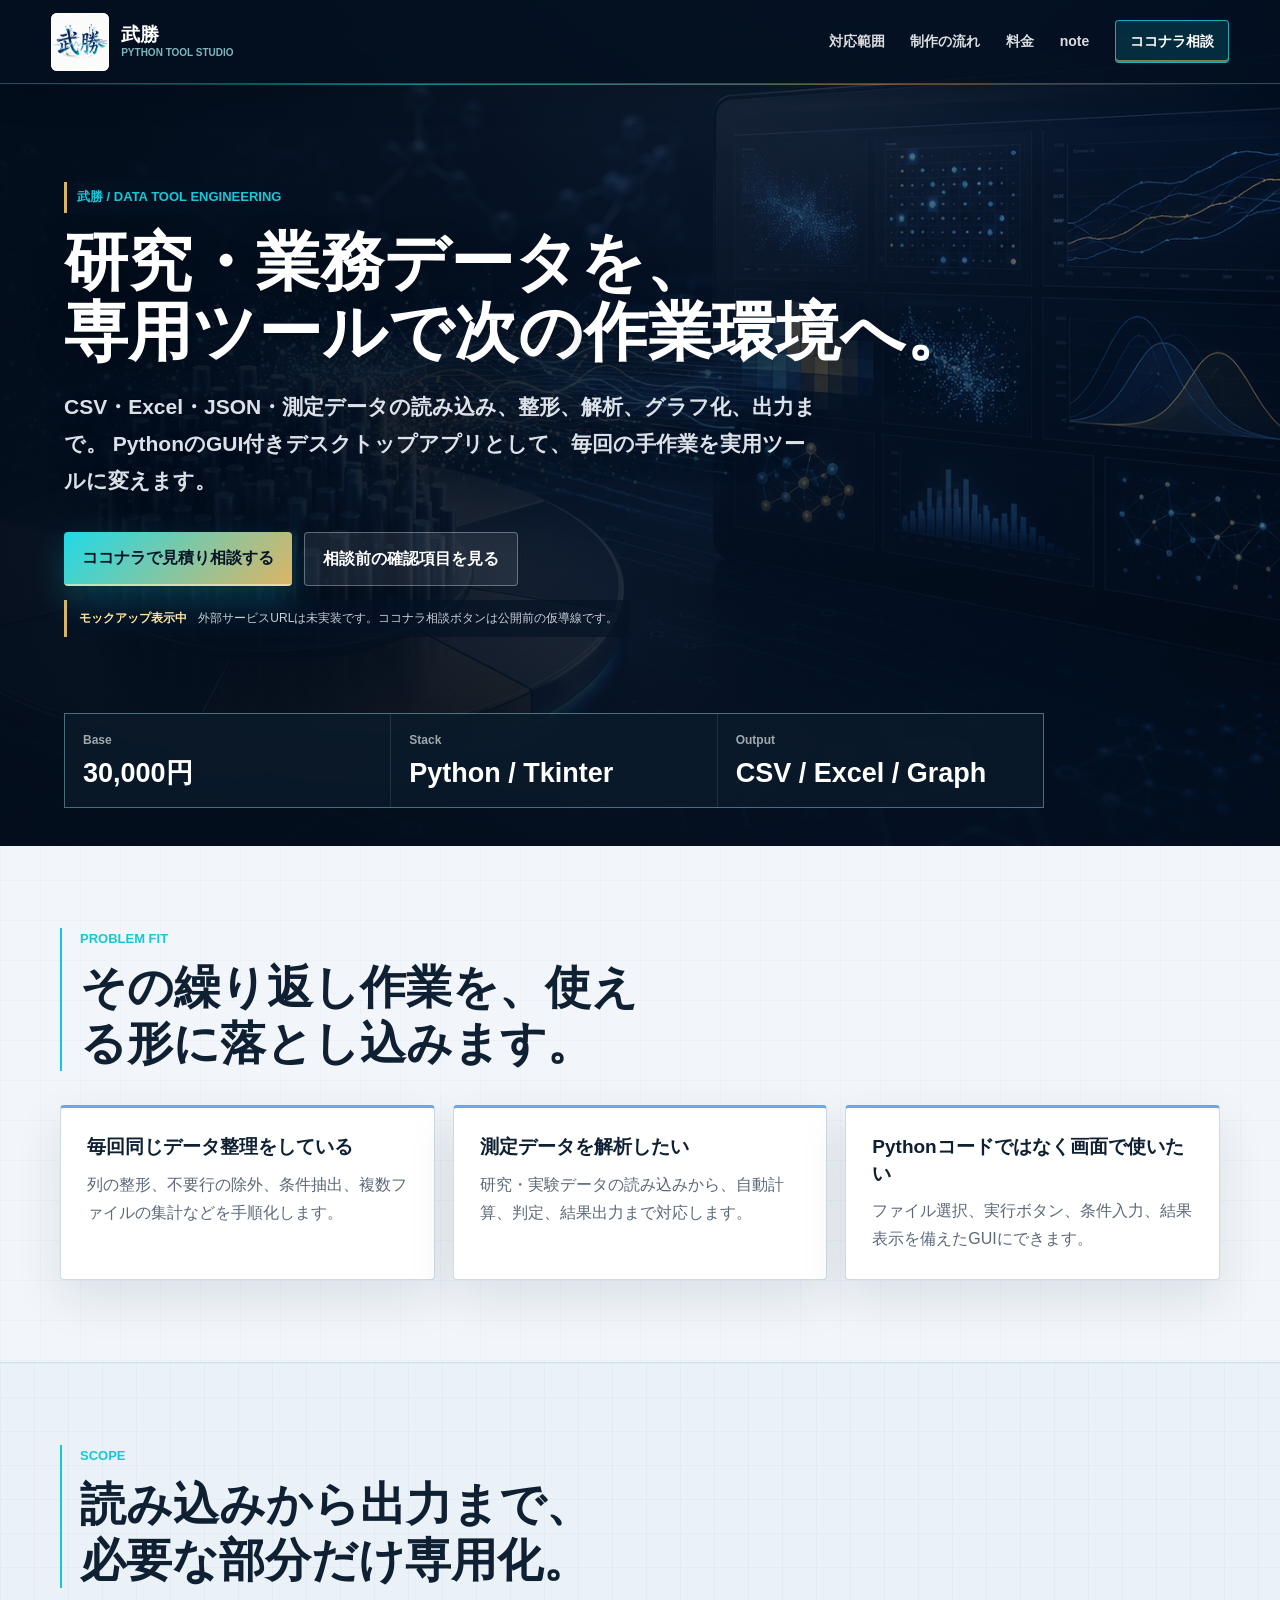
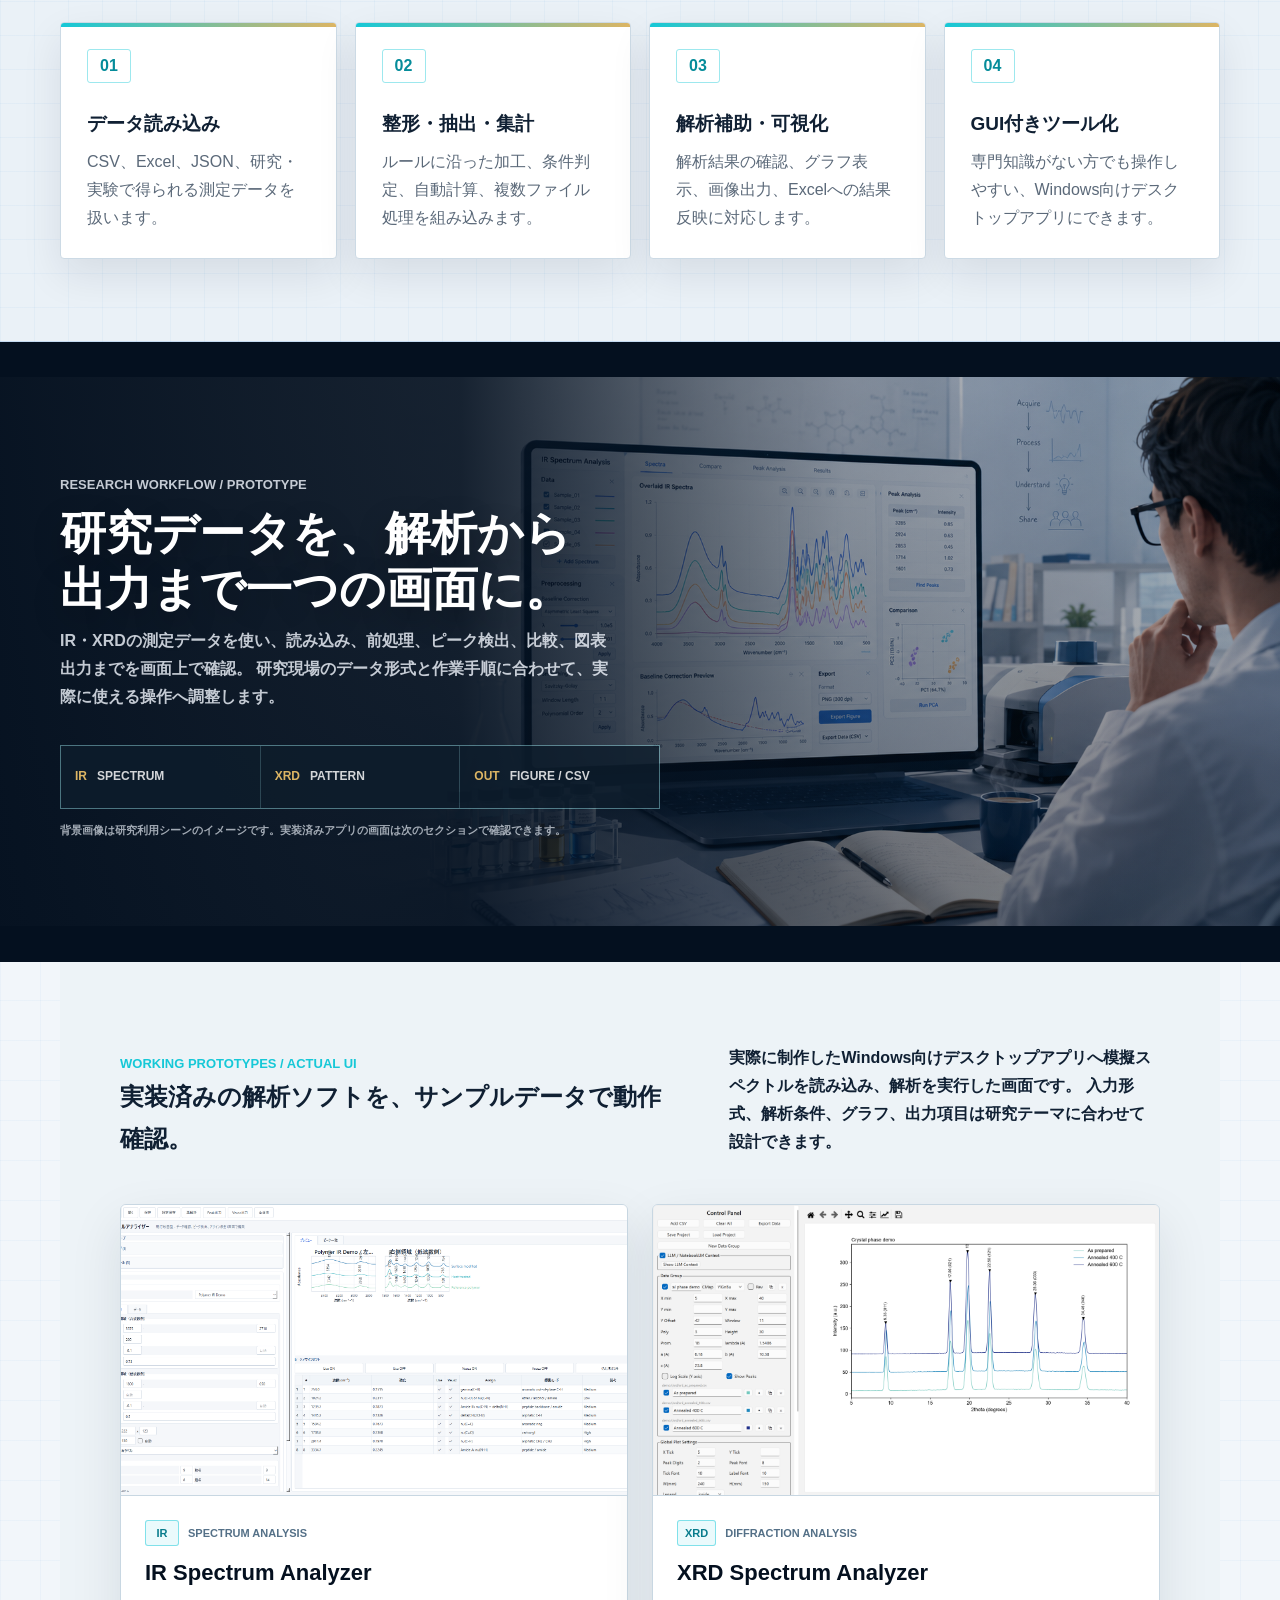
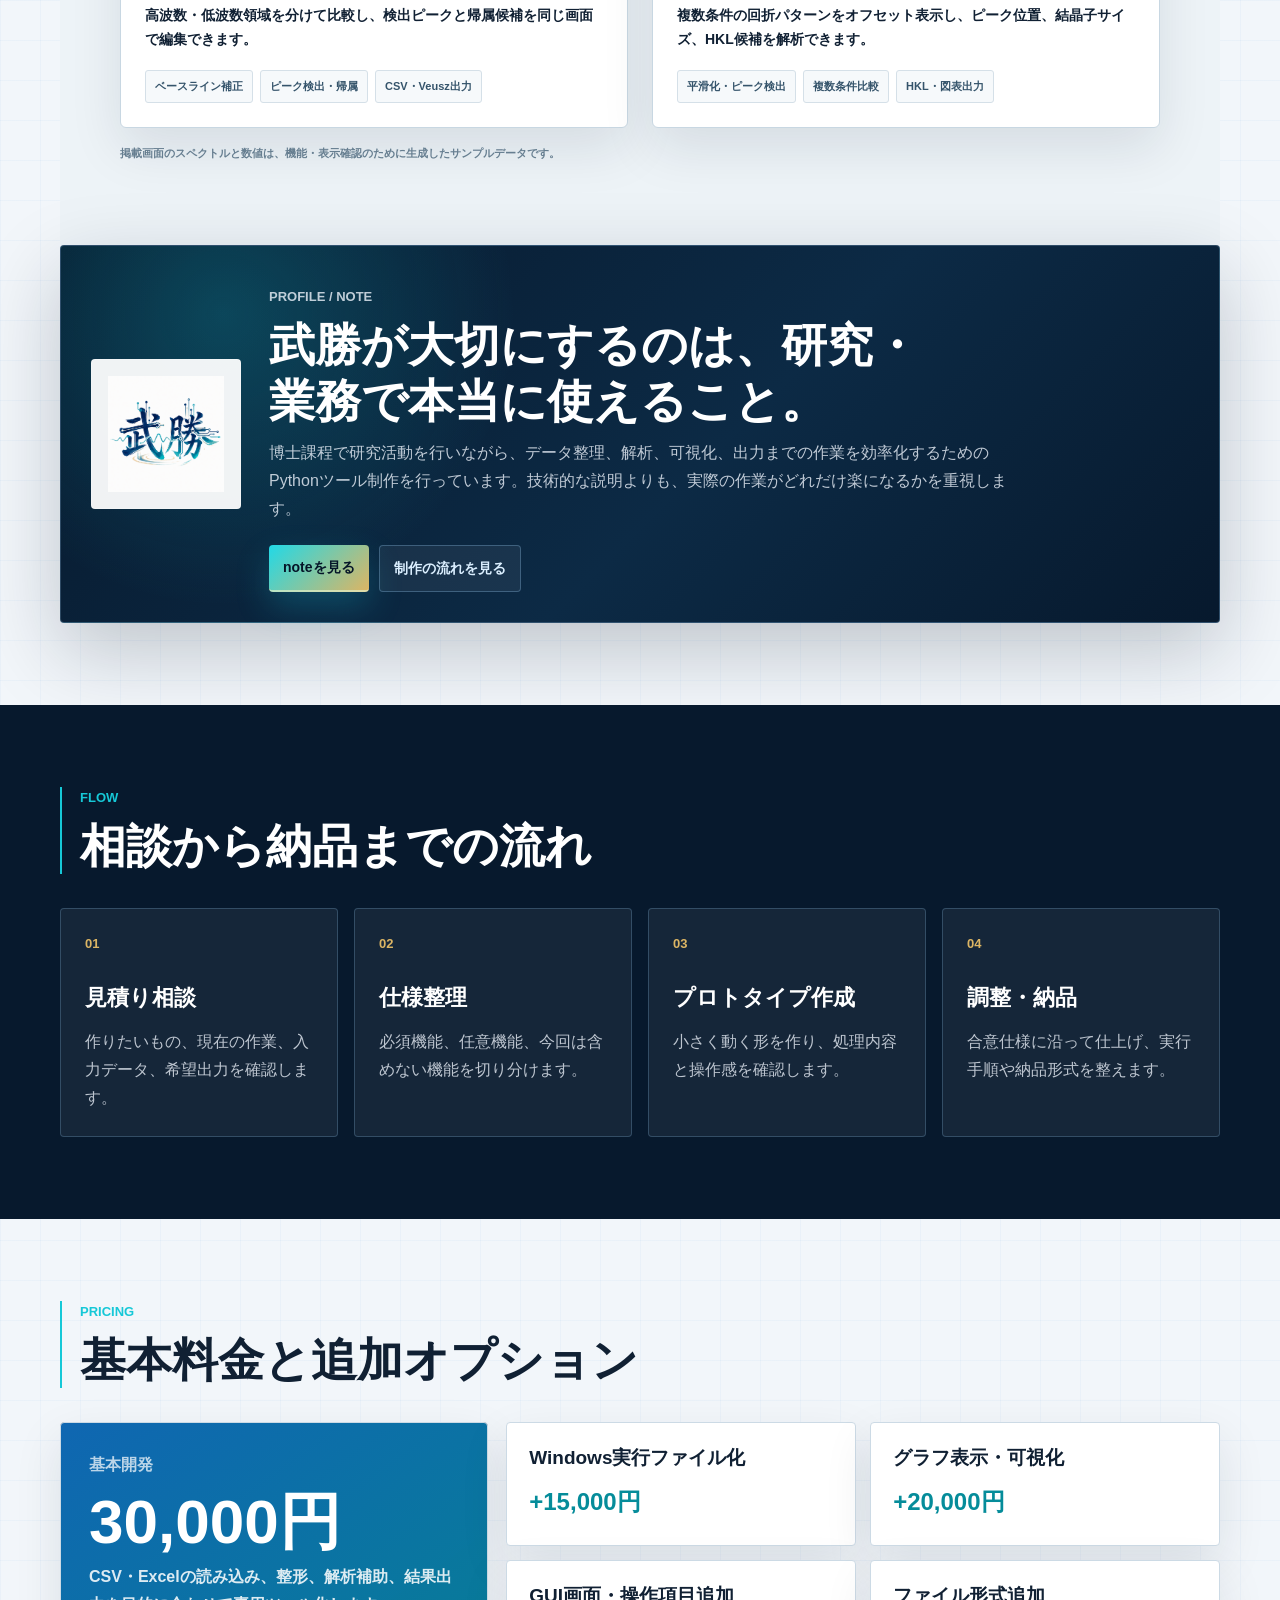
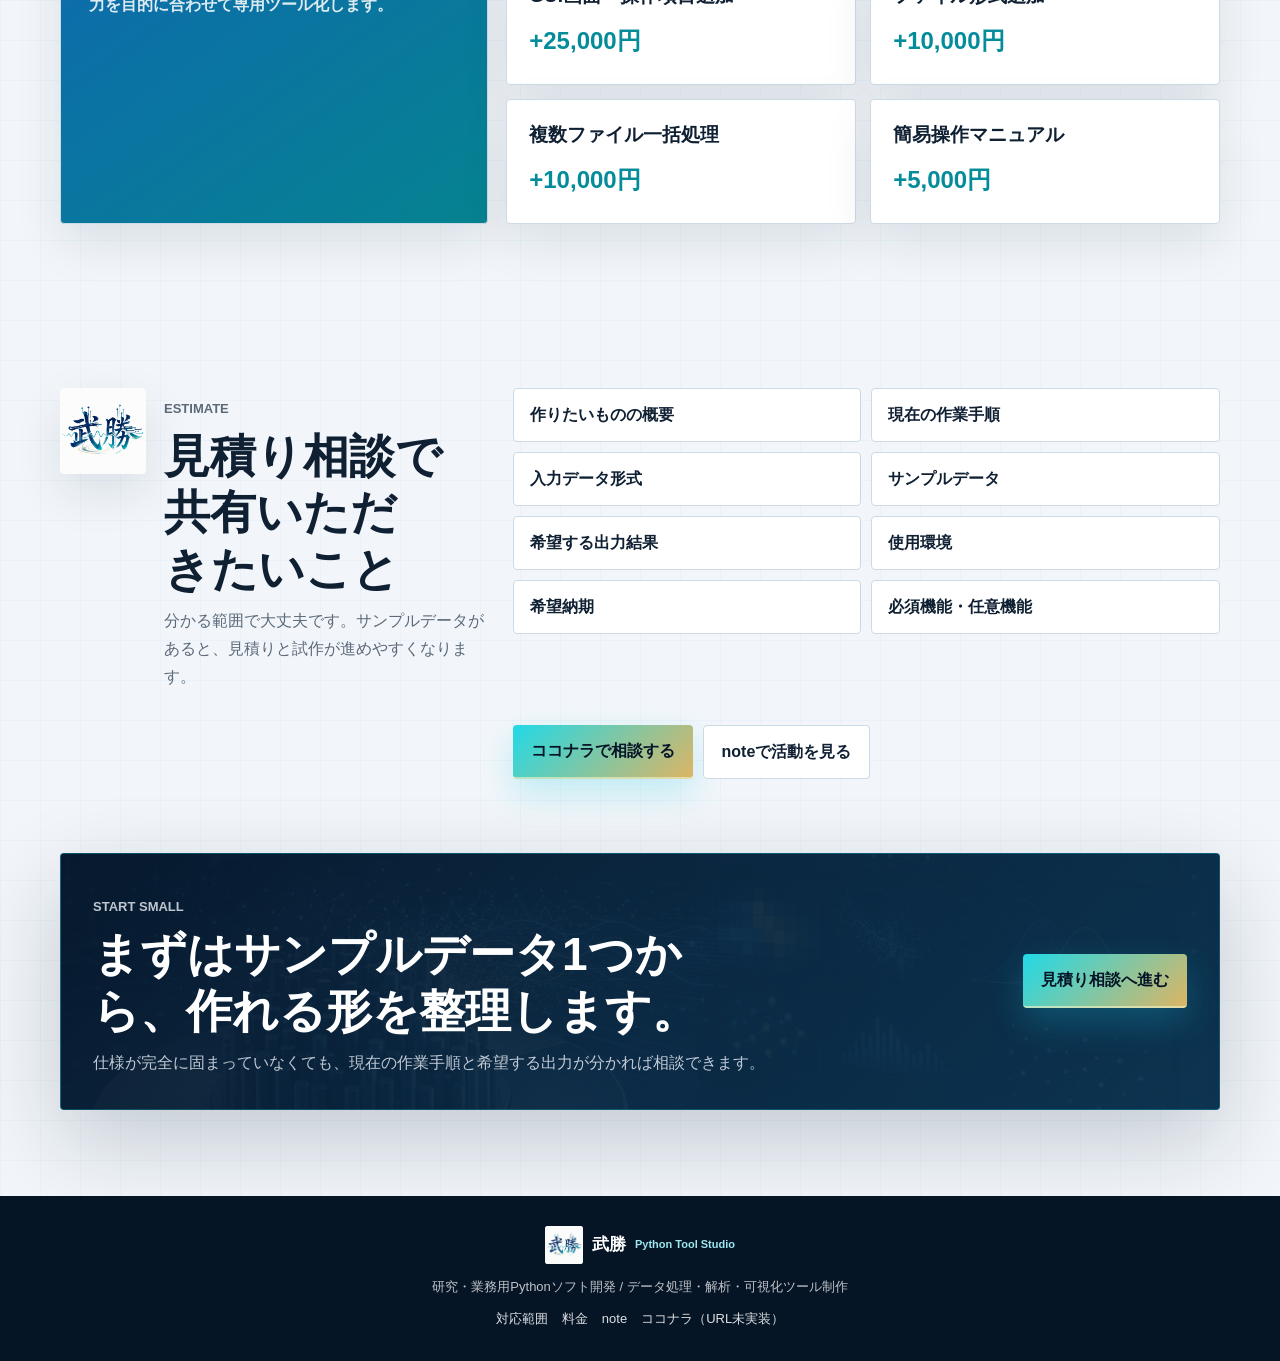
==== index.html @ 2ffde164 "Initial Cloudflare Pages site" ====
<!doctype html>
<html lang="ja">
<head>
  <meta charset="utf-8">
  <meta name="viewport" content="width=device-width, initial-scale=1">
  <title>研究・業務用Pythonソフト開発 | データ処理・解析・可視化を専用ツール化</title>
  <meta name="description" content="CSV、Excel、JSON、研究・実験データの処理、解析、可視化、出力をPythonのGUI付き専用ツールとして開発します。">
  <meta property="og:type" content="website">
  <meta property="og:title" content="研究・業務用Pythonソフト開発">
  <meta property="og:description" content="研究・業務データの処理、解析、可視化をPythonのGUI付き専用ツールにします。">
  <meta property="og:image" content="assets/images/future-theme.png">
  <link rel="icon" href="assets/images/logo-seikou.png">
  <link rel="stylesheet" href="assets/css/styles.css?v=20260713-4">
</head>
<body>
  <header class="site-header" aria-label="サイトヘッダー">
    <a class="brand" href="#top" aria-label="トップへ">
      <img src="assets/images/logo-seikou.png" alt="武勝ロゴ">
      <span class="brand-copy">
        <strong>武勝</strong>
        <small>Python Tool Studio</small>
      </span>
    </a>
    <nav class="nav-links" aria-label="主要ナビゲーション">
      <a href="#service">対応範囲</a>
      <a href="#flow">制作の流れ</a>
      <a href="#pricing">料金</a>
      <a href="https://note.com/okonomitgn_" target="_blank" rel="noopener">note</a>
      <!-- TODO: ココナラ出品URLが決まったら、以下のhrefを公開サービスURLに差し替える。 -->
      <a class="nav-cta" href="#url-notice" aria-describedby="url-notice">ココナラ相談</a>
    </nav>
  </header>

  <main id="top">
    <section class="hero" aria-label="メインビジュアル">
      <div class="hero-overlay"></div>
      <div class="hero-content">
        <p class="eyebrow">武勝 / Data Tool Engineering</p>
        <h1>研究・業務データを、<br>専用ツールで次の<span class="mobile-break"><br></span>作業環境へ。</h1>
        <p class="hero-lead">
          CSV・Excel・JSON・測定データの読み込み、整形、解析、グラフ化、出力まで。
          PythonのGUI付きデスクトップアプリとして、毎回の手作業を実用ツールに変えます。
        </p>
        <div class="hero-actions">
          <a class="button primary" href="#url-notice" aria-describedby="url-notice">ココナラで見積り相談する</a>
          <a class="button secondary" href="#estimate">相談前の確認項目を見る</a>
        </div>
        <p class="mockup-notice" id="url-notice" role="note">
          <strong>モックアップ表示中</strong>
          外部サービスURLは未実装です。ココナラ相談ボタンは公開前の仮導線です。
        </p>
      </div>
      <div class="hero-metrics" aria-label="サービス概要">
        <div>
          <span>Base</span>
          <strong>30,000円</strong>
        </div>
        <div>
          <span>Stack</span>
          <strong>Python / Tkinter</strong>
        </div>
        <div>
          <span>Output</span>
          <strong>CSV / Excel / Graph</strong>
        </div>
      </div>
    </section>

    <section class="section intro-section">
      <div class="section-heading">
        <p class="section-kicker">Problem Fit</p>
        <h2>その繰り返し作業を、使える形に落とし込みます。</h2>
      </div>
      <div class="pain-grid">
        <article class="pain-item">
          <h3>毎回同じデータ整理をしている</h3>
          <p>列の整形、不要行の除外、条件抽出、複数ファイルの集計などを手順化します。</p>
        </article>
        <article class="pain-item">
          <h3>測定データを解析したい</h3>
          <p>研究・実験データの読み込みから、自動計算、判定、結果出力まで対応します。</p>
        </article>
        <article class="pain-item">
          <h3>Pythonコードではなく画面で使いたい</h3>
          <p>ファイル選択、実行ボタン、条件入力、結果表示を備えたGUIにできます。</p>
        </article>
      </div>
    </section>

    <section class="section service-section" id="service">
      <div class="section-heading">
        <p class="section-kicker">Scope</p>
        <h2>読み込みから出力まで、必要な部分だけ専用化。</h2>
      </div>
      <div class="service-grid">
        <article class="service-card">
          <span class="service-number">01</span>
          <h3>データ読み込み</h3>
          <p>CSV、Excel、JSON、研究・実験で得られる測定データを扱います。</p>
        </article>
        <article class="service-card">
          <span class="service-number">02</span>
          <h3>整形・抽出・集計</h3>
          <p>ルールに沿った加工、条件判定、自動計算、複数ファイル処理を組み込みます。</p>
        </article>
        <article class="service-card">
          <span class="service-number">03</span>
          <h3>解析補助・可視化</h3>
          <p>解析結果の確認、グラフ表示、画像出力、Excelへの結果反映に対応します。</p>
        </article>
        <article class="service-card">
          <span class="service-number">04</span>
          <h3>GUI付きツール化</h3>
          <p>専門知識がない方でも操作しやすい、Windows向けデスクトップアプリにできます。</p>
        </article>
      </div>
    </section>

    <section class="visual-section" id="prototype" aria-label="IR・XRD解析ソフトのプロトタイプイメージ">
      <img class="visual-backdrop" src="assets/images/research-ir-prototype.png" alt="IRスペクトル解析ソフトを使用する研究者のプロトタイプイメージ">
      <div class="visual-overlay"></div>
      <div class="visual-inner">
        <div class="visual-copy">
          <p class="section-kicker">Research Workflow / Prototype</p>
          <h2>研究データを、解析から出力まで一つの画面に。</h2>
          <p>
            IR・XRDの測定データを使い、読み込み、前処理、ピーク検出、比較、図表出力までを画面上で確認。
            研究現場のデータ形式と作業手順に合わせて、実際に使える操作へ調整します。
          </p>
        </div>
        <div class="visual-pipeline" aria-label="開発工程の概要">
          <span><strong>IR</strong> SPECTRUM</span>
          <span><strong>XRD</strong> PATTERN</span>
          <span><strong>OUT</strong> FIGURE / CSV</span>
        </div>
        <p class="prototype-note">背景画像は研究利用シーンのイメージです。実装済みアプリの画面は次のセクションで確認できます。</p>
      </div>
    </section>

    <section class="section analyzer-showcase" aria-labelledby="analyzer-showcase-title">
      <div class="analyzer-heading">
        <div>
          <p class="section-kicker">Working Prototypes / Actual UI</p>
          <h2 id="analyzer-showcase-title">実装済みの解析ソフトを、サンプルデータで動作確認。</h2>
        </div>
        <p class="analyzer-intro">
          実際に制作したWindows向けデスクトップアプリへ模擬スペクトルを読み込み、解析を実行した画面です。
          入力形式、解析条件、グラフ、出力項目は研究テーマに合わせて設計できます。
        </p>
      </div>

      <div class="analyzer-grid">
        <figure class="analyzer-panel">
          <div class="analyzer-window">
            <img src="assets/images/ir-analyzer-demo.png" width="1920" height="1009" loading="lazy" decoding="async" alt="3条件のIRスペクトル、ピーク検出、振動モード帰属候補を表示したIR Spectrum Analyzerの実画面">
          </div>
          <figcaption>
            <p class="analyzer-type"><span>IR</span> Spectrum Analysis</p>
            <h3>IR Spectrum Analyzer</h3>
            <p>高波数・低波数領域を分けて比較し、検出ピークと帰属候補を同じ画面で編集できます。</p>
            <div class="analyzer-features" aria-label="IR解析ソフトの主な機能">
              <span>ベースライン補正</span>
              <span>ピーク検出・帰属</span>
              <span>CSV・Veusz出力</span>
            </div>
          </figcaption>
        </figure>

        <figure class="analyzer-panel">
          <div class="analyzer-window">
            <img src="assets/images/xrd-analyzer-demo.png" width="2880" height="1660" loading="lazy" decoding="async" alt="未処理、400度、600度の3条件を比較し、ピークとHKL候補を表示したXRD Spectrum Analyzerの実画面">
          </div>
          <figcaption>
            <p class="analyzer-type"><span>XRD</span> Diffraction Analysis</p>
            <h3>XRD Spectrum Analyzer</h3>
            <p>複数条件の回折パターンをオフセット表示し、ピーク位置、結晶子サイズ、HKL候補を解析できます。</p>
            <div class="analyzer-features" aria-label="XRD解析ソフトの主な機能">
              <span>平滑化・ピーク検出</span>
              <span>複数条件比較</span>
              <span>HKL・図表出力</span>
            </div>
          </figcaption>
        </figure>
      </div>

      <p class="analyzer-disclaimer">掲載画面のスペクトルと数値は、機能・表示確認のために生成したサンプルデータです。</p>
    </section>

    <section class="section profile-section" aria-label="出品者プロフィール">
      <div class="profile-panel">
        <div class="profile-mark">
          <img src="assets/images/logo-seikou.png" alt="武勝ロゴ">
        </div>
        <div class="profile-body">
          <p class="section-kicker">Profile / Note</p>
          <h2>武勝が大切にするのは、研究・業務で本当に使えること。</h2>
          <p>
            博士課程で研究活動を行いながら、データ整理、解析、可視化、出力までの作業を効率化するための
            Pythonツール制作を行っています。技術的な説明よりも、実際の作業がどれだけ楽になるかを重視します。
          </p>
          <div class="profile-actions">
            <a class="button primary compact" href="https://note.com/okonomitgn_" target="_blank" rel="noopener">noteを見る</a>
            <a class="button secondary compact dark" href="#flow">制作の流れを見る</a>
          </div>
        </div>
      </div>
    </section>

    <section class="section flow-section" id="flow">
      <div class="section-heading">
        <p class="section-kicker">Flow</p>
        <h2>相談から納品までの流れ</h2>
      </div>
      <ol class="flow-list">
        <li>
          <span>01</span>
          <strong>見積り相談</strong>
          <p>作りたいもの、現在の作業、入力データ、希望出力を確認します。</p>
        </li>
        <li>
          <span>02</span>
          <strong>仕様整理</strong>
          <p>必須機能、任意機能、今回は含めない機能を切り分けます。</p>
        </li>
        <li>
          <span>03</span>
          <strong>プロトタイプ作成</strong>
          <p>小さく動く形を作り、処理内容と操作感を確認します。</p>
        </li>
        <li>
          <span>04</span>
          <strong>調整・納品</strong>
          <p>合意仕様に沿って仕上げ、実行手順や納品形式を整えます。</p>
        </li>
      </ol>
    </section>

    <section class="section pricing-section" id="pricing">
      <div class="section-heading">
        <p class="section-kicker">Pricing</p>
        <h2>基本料金と追加オプション</h2>
      </div>
      <div class="pricing-layout">
        <article class="price-main">
          <span>基本開発</span>
          <strong>30,000円</strong>
          <p>CSV・Excelの読み込み、整形、解析補助、結果出力を目的に合わせて専用ツール化します。</p>
        </article>
        <div class="option-grid">
          <article>
            <h3>Windows実行ファイル化</h3>
            <p>+15,000円</p>
          </article>
          <article>
            <h3>グラフ表示・可視化</h3>
            <p>+20,000円</p>
          </article>
          <article>
            <h3>GUI画面・操作項目追加</h3>
            <p>+25,000円</p>
          </article>
          <article>
            <h3>ファイル形式追加</h3>
            <p>+10,000円</p>
          </article>
          <article>
            <h3>複数ファイル一括処理</h3>
            <p>+10,000円</p>
          </article>
          <article>
            <h3>簡易操作マニュアル</h3>
            <p>+5,000円</p>
          </article>
        </div>
      </div>
    </section>

    <section class="section estimate-section" id="estimate">
      <div class="estimate-copy">
        <img src="assets/images/logo-seikou.png" alt="武勝ロゴ">
        <div>
          <p class="section-kicker">Estimate</p>
          <h2>見積り相談で共有いただきたいこと</h2>
          <p>分かる範囲で大丈夫です。サンプルデータがあると、見積りと試作が進めやすくなります。</p>
        </div>
      </div>
      <div class="estimate-grid">
        <span>作りたいものの概要</span>
        <span>現在の作業手順</span>
        <span>入力データ形式</span>
        <span>サンプルデータ</span>
        <span>希望する出力結果</span>
        <span>使用環境</span>
        <span>希望納期</span>
        <span>必須機能・任意機能</span>
      </div>
      <div class="estimate-actions">
        <a class="button primary" href="#url-notice" aria-describedby="url-notice">ココナラで相談する</a>
        <a class="button secondary light" href="https://note.com/okonomitgn_" target="_blank" rel="noopener">noteで活動を見る</a>
      </div>
    </section>

    <section class="closing-cta" aria-label="相談導線">
      <div>
        <p class="section-kicker">Start Small</p>
        <h2>まずはサンプルデータ1つから、作れる形を整理します。</h2>
        <p>仕様が完全に固まっていなくても、現在の作業手順と希望する出力が分かれば相談できます。</p>
      </div>
      <a class="button primary" href="#url-notice" aria-describedby="url-notice">見積り相談へ進む</a>
    </section>
  </main>

  <footer class="site-footer">
    <div class="footer-brand">
      <img src="assets/images/logo-seikou.png" alt="">
      <strong>武勝</strong>
      <span>Python Tool Studio</span>
    </div>
    <p>研究・業務用Pythonソフト開発 / データ処理・解析・可視化ツール制作</p>
    <div class="footer-links">
      <a href="#service">対応範囲</a>
      <a href="#pricing">料金</a>
      <a href="https://note.com/okonomitgn_" target="_blank" rel="noopener">note</a>
      <a href="#url-notice" aria-describedby="url-notice">ココナラ（URL未実装）</a>
    </div>
  </footer>
</body>
</html>
---- assets/css/styles.css ----
:root {
  --ink: #102033;
  --muted: #5b6979;
  --paper: #f2f6fa;
  --surface: #ffffff;
  --line: #ccdae5;
  --navy: #08182c;
  --navy-deep: #04101f;
  --blue: #1c75d8;
  --cyan: #16c8d7;
  --cyan-soft: #9de8ef;
  --teal: #058c9a;
  --gold: #dcb564;
  --shadow: 0 18px 48px rgba(9, 28, 50, .1);
  --section-max: 1160px;
}

* {
  box-sizing: border-box;
}

html {
  scroll-behavior: smooth;
  overflow-x: hidden;
}

body {
  margin: 0;
  color: var(--ink);
  background:
    linear-gradient(rgba(28, 117, 216, .035) 1px, transparent 1px),
    linear-gradient(90deg, rgba(28, 117, 216, .035) 1px, transparent 1px),
    var(--paper);
  background-size: 40px 40px;
  font-family: "Yu Gothic UI", "Meiryo", "Hiragino Kaku Gothic ProN", Arial, sans-serif;
  line-height: 1.75;
  -webkit-font-smoothing: antialiased;
  text-rendering: optimizeLegibility;
  overflow-x: hidden;
}

img {
  max-width: 100%;
  display: block;
}

a {
  color: inherit;
  text-decoration: none;
}

h1,
h2,
h3,
p {
  margin: 0;
}

.site-header {
  position: fixed;
  z-index: 20;
  top: 0;
  left: 0;
  right: 0;
  display: flex;
  align-items: center;
  justify-content: space-between;
  gap: 24px;
  min-height: 84px;
  padding: 12px clamp(18px, 4vw, 56px);
  color: #fff;
  background: rgba(4, 16, 31, .84);
  border-bottom: 1px solid rgba(157, 232, 239, .28);
  backdrop-filter: blur(18px);
  box-shadow: 0 10px 34px rgba(0, 0, 0, .16);
}

.brand {
  display: inline-flex;
  align-items: center;
  gap: 12px;
  min-width: 0;
  font-weight: 800;
}

.brand img {
  width: 58px;
  height: 58px;
  object-fit: contain;
  border-radius: 6px;
  background: rgba(255, 255, 255, .94);
}

.brand-copy {
  display: grid;
  gap: 1px;
  white-space: nowrap;
}

.brand-copy strong {
  color: #fff;
  font-size: 19px;
  line-height: 1.15;
}

.brand-copy small {
  color: rgba(157, 232, 239, .78);
  font-size: 10px;
  font-weight: 800;
  line-height: 1.2;
  text-transform: uppercase;
}

.nav-links {
  display: flex;
  align-items: center;
  gap: clamp(12px, 2vw, 28px);
  color: rgba(255, 255, 255, .86);
  font-size: 14px;
  font-weight: 700;
}

.nav-links a {
  padding: 8px 0;
  transition: color .18s ease, border-color .18s ease, background .18s ease;
}

.nav-links a:hover {
  color: #fff;
}

.nav-cta {
  padding: 8px 14px !important;
  border: 1px solid rgba(22, 200, 215, .82);
  border-radius: 4px;
  color: #fff;
  background: rgba(22, 200, 215, .16);
  box-shadow: inset 0 -2px 0 rgba(220, 181, 100, .58);
}

.hero {
  position: relative;
  min-height: min(900px, 94svh);
  display: grid;
  grid-template-columns: minmax(0, 1fr);
  align-items: end;
  padding: 144px clamp(18px, 5vw, 72px) 38px;
  color: #fff;
  overflow: hidden;
  background: var(--navy) url("../images/future-theme.png") center / cover no-repeat;
}

.hero-overlay {
  position: absolute;
  inset: 0;
  background:
    linear-gradient(90deg, rgba(3, 13, 27, .94) 0%, rgba(3, 13, 27, .78) 38%, rgba(3, 13, 27, .12) 100%),
    linear-gradient(180deg, rgba(3, 13, 27, .14) 0%, rgba(3, 13, 27, .72) 100%);
}

.hero::before {
  content: "";
  position: absolute;
  z-index: 1;
  inset: 84px 0 auto;
  height: 1px;
  background: linear-gradient(90deg, transparent, rgba(22, 200, 215, .72), rgba(220, 181, 100, .5), transparent);
}

.hero-content {
  position: relative;
  z-index: 1;
  max-width: 930px;
  padding-bottom: 38px;
  min-width: 0;
}

.eyebrow,
.section-kicker {
  color: var(--cyan);
  font-size: 13px;
  font-weight: 900;
  letter-spacing: 0;
  text-transform: uppercase;
}

.eyebrow {
  display: inline-flex;
  align-items: center;
  min-height: 28px;
  padding: 4px 10px;
  border-left: 3px solid var(--gold);
  background: rgba(5, 18, 36, .58);
}

.hero h1 {
  margin-top: 14px;
  max-width: 930px;
  font-size: clamp(36px, 5vw, 68px);
  line-height: 1.1;
  letter-spacing: 0;
  text-wrap: balance;
  text-shadow: 0 16px 34px rgba(0, 0, 0, .34);
  overflow-wrap: anywhere;
}

.hero-lead {
  max-width: 760px;
  margin-top: 22px;
  color: rgba(244, 248, 255, .9);
  font-size: clamp(16px, 2vw, 21px);
  font-weight: 700;
  text-shadow: 0 10px 24px rgba(0, 0, 0, .32);
  overflow-wrap: anywhere;
}

.mobile-break {
  display: none;
}

.hero-actions {
  display: flex;
  flex-wrap: wrap;
  gap: 12px;
  margin-top: 32px;
}

.mockup-notice {
  width: fit-content;
  max-width: 760px;
  margin-top: 14px;
  padding: 9px 12px;
  border-left: 3px solid var(--gold);
  color: rgba(244, 248, 255, .82);
  background: rgba(5, 18, 36, .68);
  font-size: 12px;
  line-height: 1.65;
}

.mockup-notice strong {
  margin-right: 8px;
  color: #ffe3a0;
}

.button {
  display: inline-flex;
  align-items: center;
  justify-content: center;
  min-height: 48px;
  padding: 12px 18px;
  border-radius: 4px;
  font-weight: 900;
  text-align: center;
  transition: transform .18s ease, box-shadow .18s ease, border-color .18s ease, background .18s ease;
}

.button:hover {
  transform: translateY(-1px);
}

.button.primary {
  color: #051528;
  background: linear-gradient(135deg, #21d9e7, #dcb564);
  box-shadow: 0 14px 34px rgba(25, 202, 224, .24);
  border-bottom: 2px solid rgba(255, 235, 181, .68);
}

.button.secondary {
  color: #fff;
  border: 1px solid rgba(255, 255, 255, .32);
  background: rgba(255, 255, 255, .08);
}

.button.secondary.light {
  color: var(--ink);
  border-color: var(--line);
  background: #fff;
}

.button.secondary.dark {
  color: #dbefff;
  border-color: rgba(157, 213, 255, .28);
  background: rgba(255, 255, 255, .06);
}

.button.compact {
  min-height: 42px;
  padding: 10px 14px;
  font-size: 14px;
}

.hero-metrics {
  position: relative;
  z-index: 1;
  display: grid;
  grid-template-columns: repeat(3, minmax(0, 1fr));
  gap: 1px;
  width: min(980px, 100%);
  border: 1px solid rgba(157, 232, 239, .34);
  background: rgba(164, 221, 255, .16);
  backdrop-filter: blur(14px);
}

.hero-metrics div {
  min-height: 88px;
  padding: 16px 18px;
  background: rgba(4, 16, 31, .72);
}

.hero-metrics span {
  display: block;
  color: rgba(255, 255, 255, .62);
  font-size: 12px;
  font-weight: 800;
}

.hero-metrics strong {
  display: block;
  margin-top: 6px;
  color: #fff;
  font-size: clamp(18px, 2.4vw, 27px);
  line-height: 1.25;
}

.section {
  width: min(var(--section-max), calc(100% - 36px));
  margin: 0 auto;
  padding: 82px 0;
}

.section-heading {
  max-width: 760px;
  margin-bottom: 34px;
  padding-left: 18px;
  border-left: 2px solid var(--cyan);
}

.section-heading h2,
.visual-copy h2,
.estimate-copy h2,
.profile-body h2,
.closing-cta h2 {
  margin-top: 8px;
  font-size: clamp(28px, 4vw, 46px);
  line-height: 1.22;
  letter-spacing: 0;
  text-wrap: balance;
}

.pain-grid,
.service-grid {
  display: grid;
  grid-template-columns: repeat(3, minmax(0, 1fr));
  gap: 18px;
}

.pain-item,
.service-card,
.option-grid article,
.price-main,
.flow-list li,
.profile-panel {
  border: 1px solid var(--line);
  border-radius: 4px;
  background: var(--surface);
  box-shadow: var(--shadow);
}

.pain-item {
  padding: 26px;
  border-top: 3px solid rgba(28, 117, 216, .64);
}

.pain-item h3,
.service-card h3,
.option-grid h3 {
  font-size: 19px;
  line-height: 1.4;
}

.pain-item p,
.service-card p,
.visual-copy p,
.price-main p,
.flow-list p,
.estimate-copy p,
.profile-body p,
.closing-cta p {
  margin-top: 10px;
  color: var(--muted);
}

.service-grid {
  grid-template-columns: repeat(4, minmax(0, 1fr));
}

.service-section {
  width: 100%;
  max-width: none;
  padding-left: max(18px, calc((100% - var(--section-max)) / 2));
  padding-right: max(18px, calc((100% - var(--section-max)) / 2));
  border-top: 1px solid rgba(28, 117, 216, .14);
  border-bottom: 1px solid rgba(28, 117, 216, .14);
  background:
    linear-gradient(rgba(28, 117, 216, .045) 1px, transparent 1px),
    linear-gradient(90deg, rgba(28, 117, 216, .045) 1px, transparent 1px),
    #eaf1f7;
  background-size: 34px 34px;
}

.service-card {
  position: relative;
  min-height: 236px;
  padding: 26px;
  overflow: hidden;
  box-shadow: 0 16px 42px rgba(7, 24, 43, .09);
}

.service-card::before {
  content: "";
  position: absolute;
  top: 0;
  left: 0;
  right: 0;
  height: 4px;
  background: linear-gradient(90deg, var(--cyan), var(--gold));
}

.service-number {
  display: inline-flex;
  align-items: center;
  justify-content: center;
  width: 44px;
  height: 34px;
  margin-bottom: 28px;
  border: 1px solid rgba(22, 200, 215, .42);
  border-radius: 3px;
  color: var(--teal);
  font-weight: 900;
}

.visual-section {
  position: relative;
  min-height: 620px;
  display: grid;
  align-items: center;
  color: #fff;
  background: var(--navy-deep);
  overflow: hidden;
}

.visual-backdrop,
.visual-overlay {
  position: absolute;
  inset: 0;
  width: 100%;
  height: 100%;
}

.visual-backdrop {
  object-fit: contain;
  object-position: center;
}

.visual-overlay {
  background:
    linear-gradient(90deg, rgba(4, 16, 31, .98) 0%, rgba(4, 16, 31, .9) 36%, rgba(4, 16, 31, .28) 66%, rgba(4, 16, 31, .06) 100%),
    linear-gradient(180deg, rgba(4, 16, 31, .12), rgba(4, 16, 31, .46));
}

.visual-inner {
  position: relative;
  z-index: 1;
  width: min(var(--section-max), calc(100% - 36px));
  margin: 0 auto;
}

.profile-section {
  padding-top: 0;
}

.profile-panel {
  display: grid;
  grid-template-columns: 150px 1fr;
  gap: 28px;
  align-items: center;
  padding: 30px;
  color: #fff;
  border-color: rgba(157, 213, 255, .26);
  background:
    radial-gradient(circle at 14% 18%, rgba(22, 200, 215, .24), transparent 28%),
    linear-gradient(135deg, #07192d, #0c2a45 56%, #07192d);
  box-shadow: 0 28px 80px rgba(7, 24, 43, .22);
}

.profile-mark {
  display: grid;
  place-items: center;
  min-height: 150px;
  border: 1px solid rgba(255, 255, 255, .16);
  border-radius: 4px;
  background: rgba(255, 255, 255, .94);
}

.profile-mark img {
  width: 116px;
}

.profile-body p {
  max-width: 760px;
  color: rgba(242, 247, 255, .78);
}

.profile-actions,
.estimate-actions {
  display: flex;
  flex-wrap: wrap;
  gap: 10px;
  margin-top: 22px;
}

.visual-copy {
  max-width: 600px;
}

.visual-copy h2 {
  color: #fff;
  text-shadow: 0 12px 30px rgba(0, 0, 0, .28);
}

.visual-copy p {
  max-width: 560px;
  color: rgba(242, 247, 255, .8);
  font-weight: 700;
}

.visual-pipeline {
  display: grid;
  grid-template-columns: repeat(3, minmax(0, 1fr));
  gap: 1px;
  width: min(600px, 100%);
  margin-top: 34px;
  border: 1px solid rgba(157, 232, 239, .3);
  background: rgba(157, 232, 239, .22);
}

.visual-pipeline span {
  min-height: 62px;
  display: flex;
  align-items: center;
  gap: 10px;
  padding: 12px 14px;
  background: rgba(4, 16, 31, .78);
  color: rgba(255, 255, 255, .82);
  font-size: 12px;
  font-weight: 900;
}

.visual-pipeline strong {
  color: var(--gold);
}

.prototype-note {
  width: min(600px, 100%);
  margin-top: 12px;
  color: rgba(242, 247, 255, .66);
  font-size: 11px;
  font-weight: 700;
  line-height: 1.7;
}

.analyzer-showcase {
  max-width: none;
  padding-left: max(18px, calc((100% - var(--section-max)) / 2));
  padding-right: max(18px, calc((100% - var(--section-max)) / 2));
  background: #edf3f7;
}

.analyzer-heading {
  display: grid;
  grid-template-columns: minmax(0, .95fr) minmax(360px, .75fr);
  gap: 64px;
  align-items: end;
}

.analyzer-heading h2 {
  max-width: 720px;
  margin-bottom: 0;
}

.analyzer-intro {
  max-width: 560px;
  margin: 0 0 4px;
  color: var(--text-muted);
  font-weight: 700;
}

.analyzer-grid {
  display: grid;
  grid-template-columns: repeat(2, minmax(0, 1fr));
  gap: 24px;
  margin-top: 44px;
}

.analyzer-panel {
  min-width: 0;
  margin: 0;
  overflow: hidden;
  border: 1px solid #c8d7e2;
  border-radius: 6px;
  background: #fff;
  box-shadow: 0 20px 52px rgba(7, 31, 52, .1);
}

.analyzer-window {
  position: relative;
  aspect-ratio: 144 / 83;
  overflow: hidden;
  border-bottom: 1px solid #c8d7e2;
  background: #dce7ef;
}

.analyzer-window img {
  display: block;
  width: 100%;
  height: 100%;
  object-fit: cover;
  object-position: center top;
}

.analyzer-panel figcaption {
  padding: 24px;
}

.analyzer-panel h3 {
  margin: 8px 0 10px;
  color: var(--navy-deep);
  font-size: 22px;
}

.analyzer-panel figcaption > p:not(.analyzer-type) {
  margin: 0;
  color: var(--text-muted);
  font-size: 14px;
  font-weight: 700;
}

.analyzer-type {
  display: flex;
  align-items: center;
  gap: 9px;
  margin: 0;
  color: #547087;
  font-size: 11px;
  font-weight: 900;
  text-transform: uppercase;
}

.analyzer-type span {
  display: inline-grid;
  place-items: center;
  min-width: 34px;
  height: 26px;
  padding: 0 7px;
  border: 1px solid rgba(22, 200, 215, .5);
  border-radius: 3px;
  color: #087c8c;
  background: rgba(22, 200, 215, .09);
}

.analyzer-features {
  display: flex;
  flex-wrap: wrap;
  gap: 7px;
  margin-top: 18px;
}

.analyzer-features span {
  padding: 6px 9px;
  border: 1px solid #d5e0e8;
  border-radius: 3px;
  color: #35546b;
  background: #f6f9fb;
  font-size: 11px;
  font-weight: 900;
}

.analyzer-disclaimer {
  margin: 16px 0 0;
  color: #667e90;
  font-size: 11px;
  font-weight: 700;
}

.flow-section {
  width: 100%;
  max-width: none;
  padding-left: max(18px, calc((100% - var(--section-max)) / 2));
  padding-right: max(18px, calc((100% - var(--section-max)) / 2));
  background: #07192d;
  color: #fff;
}

.flow-list {
  display: grid;
  grid-template-columns: repeat(4, minmax(0, 1fr));
  gap: 16px;
  padding: 0;
  margin: 0;
  list-style: none;
}

.flow-list li {
  min-height: 220px;
  padding: 24px;
  color: #fff;
  border-color: rgba(157, 213, 255, .22);
  background: rgba(255, 255, 255, .06);
  box-shadow: none;
}

.flow-list span {
  display: block;
  color: var(--gold);
  font-size: 13px;
  font-weight: 900;
}

.flow-list strong {
  display: block;
  margin-top: 24px;
  font-size: 22px;
}

.flow-list p {
  color: rgba(242, 247, 255, .76);
}

.pricing-layout {
  display: grid;
  grid-template-columns: minmax(280px, .75fr) minmax(0, 1.25fr);
  gap: 18px;
}

.price-main {
  padding: 28px;
  color: #fff;
  background:
    linear-gradient(145deg, rgba(16, 112, 194, .88), rgba(5, 140, 154, .9)),
    #0b243d;
}

.price-main span {
  display: block;
  color: rgba(255, 255, 255, .72);
  font-weight: 900;
}

.price-main strong {
  display: block;
  margin-top: 12px;
  color: #fff;
  font-size: clamp(40px, 5vw, 62px);
  line-height: 1;
}

.price-main p {
  color: rgba(255, 255, 255, .86);
  font-weight: 700;
}

.option-grid {
  display: grid;
  grid-template-columns: repeat(2, minmax(0, 1fr));
  gap: 14px;
}

.option-grid article {
  padding: 22px;
}

.option-grid p {
  margin-top: 10px;
  color: var(--teal);
  font-size: 24px;
  font-weight: 900;
}

.estimate-section {
  display: grid;
  grid-template-columns: minmax(300px, .75fr) minmax(0, 1.25fr);
  gap: 28px;
  align-items: start;
  padding-bottom: 74px;
}

.estimate-copy {
  display: grid;
  grid-template-columns: 86px 1fr;
  gap: 18px;
  align-items: start;
}

.estimate-copy img {
  width: 86px;
  border-radius: 4px;
  background: #fff;
  box-shadow: var(--shadow);
}

.estimate-grid {
  display: grid;
  grid-template-columns: repeat(2, minmax(0, 1fr));
  gap: 10px;
}

.estimate-grid span {
  min-height: 54px;
  display: flex;
  align-items: center;
  padding: 12px 16px;
  border: 1px solid var(--line);
  border-radius: 4px;
  background: #fff;
  color: var(--ink);
  font-weight: 800;
}

.estimate-actions {
  grid-column: 2;
  margin-top: 6px;
}

.closing-cta {
  width: min(var(--section-max), calc(100% - 36px));
  margin: 0 auto 86px;
  display: grid;
  grid-template-columns: 1fr auto;
  gap: 24px;
  align-items: center;
  padding: 32px;
  border: 1px solid rgba(22, 200, 215, .3);
  border-radius: 4px;
  color: #fff;
  background:
    linear-gradient(135deg, rgba(7, 25, 45, .96), rgba(13, 54, 84, .94)),
    url("../images/future-theme.png") center / cover no-repeat;
  box-shadow: 0 30px 90px rgba(7, 24, 43, .2);
}

.closing-cta p {
  max-width: 720px;
  color: rgba(242, 247, 255, .78);
}

.site-footer {
  padding: 30px 18px;
  color: rgba(255, 255, 255, .74);
  background: #061526;
  text-align: center;
  font-size: 13px;
}

.footer-brand {
  display: flex;
  align-items: center;
  justify-content: center;
  gap: 9px;
  margin-bottom: 12px;
}

.footer-brand img {
  width: 38px;
  height: 38px;
  object-fit: contain;
  border-radius: 3px;
  background: #fff;
}

.footer-brand strong {
  color: #fff;
  font-size: 17px;
}

.footer-brand span {
  color: var(--cyan-soft);
  font-size: 11px;
  font-weight: 800;
}

.footer-links {
  display: flex;
  flex-wrap: wrap;
  justify-content: center;
  gap: 14px;
  margin-top: 10px;
}

.footer-links a {
  color: rgba(255, 255, 255, .86);
}

.error-page {
  min-height: 100svh;
  display: grid;
  place-items: center;
  padding: 24px;
  color: #fff;
  background:
    linear-gradient(135deg, rgba(3, 13, 27, .92), rgba(7, 25, 45, .78)),
    url("../images/future-theme.png") center / cover no-repeat;
}

.error-shell {
  width: min(620px, 100%);
  padding: 32px;
  border: 1px solid rgba(157, 213, 255, .26);
  border-radius: 8px;
  background: rgba(6, 18, 34, .78);
  backdrop-filter: blur(14px);
  box-shadow: 0 30px 90px rgba(0, 0, 0, .26);
}

.error-shell img {
  width: 88px;
  margin-bottom: 22px;
  border-radius: 8px;
  background: #fff;
}

.error-shell h1 {
  margin-top: 8px;
  font-size: clamp(30px, 6vw, 48px);
  line-height: 1.2;
}

.error-shell p:not(.section-kicker) {
  margin: 12px 0 24px;
  color: rgba(242, 247, 255, .78);
}

@media (max-width: 980px) {
  .site-header {
    position: absolute;
    align-items: flex-start;
    flex-direction: column;
    gap: 8px;
  }

  .nav-links {
    width: 100%;
    overflow-x: auto;
    padding-bottom: 2px;
  }

  .hero {
    min-height: 92svh;
    padding-top: 170px;
  }

  .pain-grid,
  .service-grid,
  .flow-list {
    grid-template-columns: repeat(2, minmax(0, 1fr));
  }

  .pricing-layout,
  .estimate-section,
  .closing-cta {
    grid-template-columns: 1fr;
  }

  .visual-copy {
    max-width: 760px;
  }

  .estimate-actions {
    grid-column: auto;
  }
}

@media (max-width: 640px) {
  .site-header {
    padding: 10px 16px;
  }

  .brand-copy strong {
    font-size: 16px;
  }

  .brand-copy small {
    font-size: 9px;
  }

  .brand img {
    width: 42px;
    height: 42px;
  }

  .nav-links {
    gap: 12px;
    font-size: 13px;
  }

  .nav-links a {
    white-space: nowrap;
  }

  .hero {
    min-height: auto;
    padding: 148px 18px 22px;
    background-position: 58% center;
  }

  .hero-content,
  .hero-metrics {
    justify-self: stretch;
    width: 100%;
    max-width: 100%;
    min-width: 0;
  }

  .hero h1 {
    max-width: 100%;
    font-size: 30px;
    line-height: 1.18;
    text-wrap: auto;
  }

  .mobile-break {
    display: inline;
  }

  .hero-lead {
    max-width: 100%;
    margin-top: 18px;
    font-size: 14px;
    line-height: 1.8;
  }

  .hero-content {
    padding-bottom: 24px;
  }

  .hero-actions {
    flex-direction: column;
  }

  .mockup-notice {
    width: 100%;
  }

  .button {
    width: 100%;
    min-height: 46px;
  }

  .hero-metrics,
  .pain-grid,
  .service-grid,
  .flow-list,
  .option-grid,
  .estimate-grid {
    grid-template-columns: 1fr;
  }

  .section {
    width: min(100% - 28px, var(--section-max));
    padding: 62px 0;
  }

  .service-section {
    width: 100%;
    padding-left: 14px;
    padding-right: 14px;
  }

  .section-heading {
    padding-left: 14px;
  }

  .visual-section {
    min-height: 760px;
    align-items: start;
  }

  .visual-backdrop {
    object-position: 66% center;
  }

  .visual-overlay {
    background:
      linear-gradient(180deg, rgba(4, 16, 31, .98) 0%, rgba(4, 16, 31, .92) 48%, rgba(4, 16, 31, .42) 78%, rgba(4, 16, 31, .24) 100%),
      linear-gradient(90deg, rgba(4, 16, 31, .72), rgba(4, 16, 31, .12));
  }

  .visual-inner {
    width: calc(100% - 28px);
    padding-top: 66px;
  }

  .visual-pipeline {
    grid-template-columns: 1fr;
    width: min(250px, 100%);
    margin-top: 26px;
  }

  .visual-pipeline span {
    min-height: 48px;
  }

  .analyzer-heading,
  .analyzer-grid {
    grid-template-columns: 1fr;
  }

  .analyzer-heading {
    gap: 22px;
  }

  .analyzer-grid {
    gap: 18px;
    margin-top: 32px;
  }

  .analyzer-panel figcaption {
    padding: 20px;
  }

  .analyzer-panel h3 {
    font-size: 20px;
  }

  .pain-item,
  .service-card,
  .option-grid article,
  .price-main,
  .flow-list li {
    padding: 22px;
  }

  .service-card {
    min-height: auto;
  }

  .profile-panel {
    grid-template-columns: 1fr;
    padding: 22px;
  }

  .profile-mark {
    min-height: 118px;
  }

  .profile-mark img {
    width: 96px;
  }

  .flow-section {
    width: 100%;
    padding-left: 14px;
    padding-right: 14px;
  }

  .estimate-copy {
    grid-template-columns: 1fr;
  }

  .estimate-actions,
  .profile-actions {
    flex-direction: column;
  }

  .closing-cta {
    width: min(100% - 28px, var(--section-max));
    margin-bottom: 62px;
    padding: 24px;
  }

  .hero-metrics div {
    min-height: 72px;
    padding: 14px 16px;
  }
}
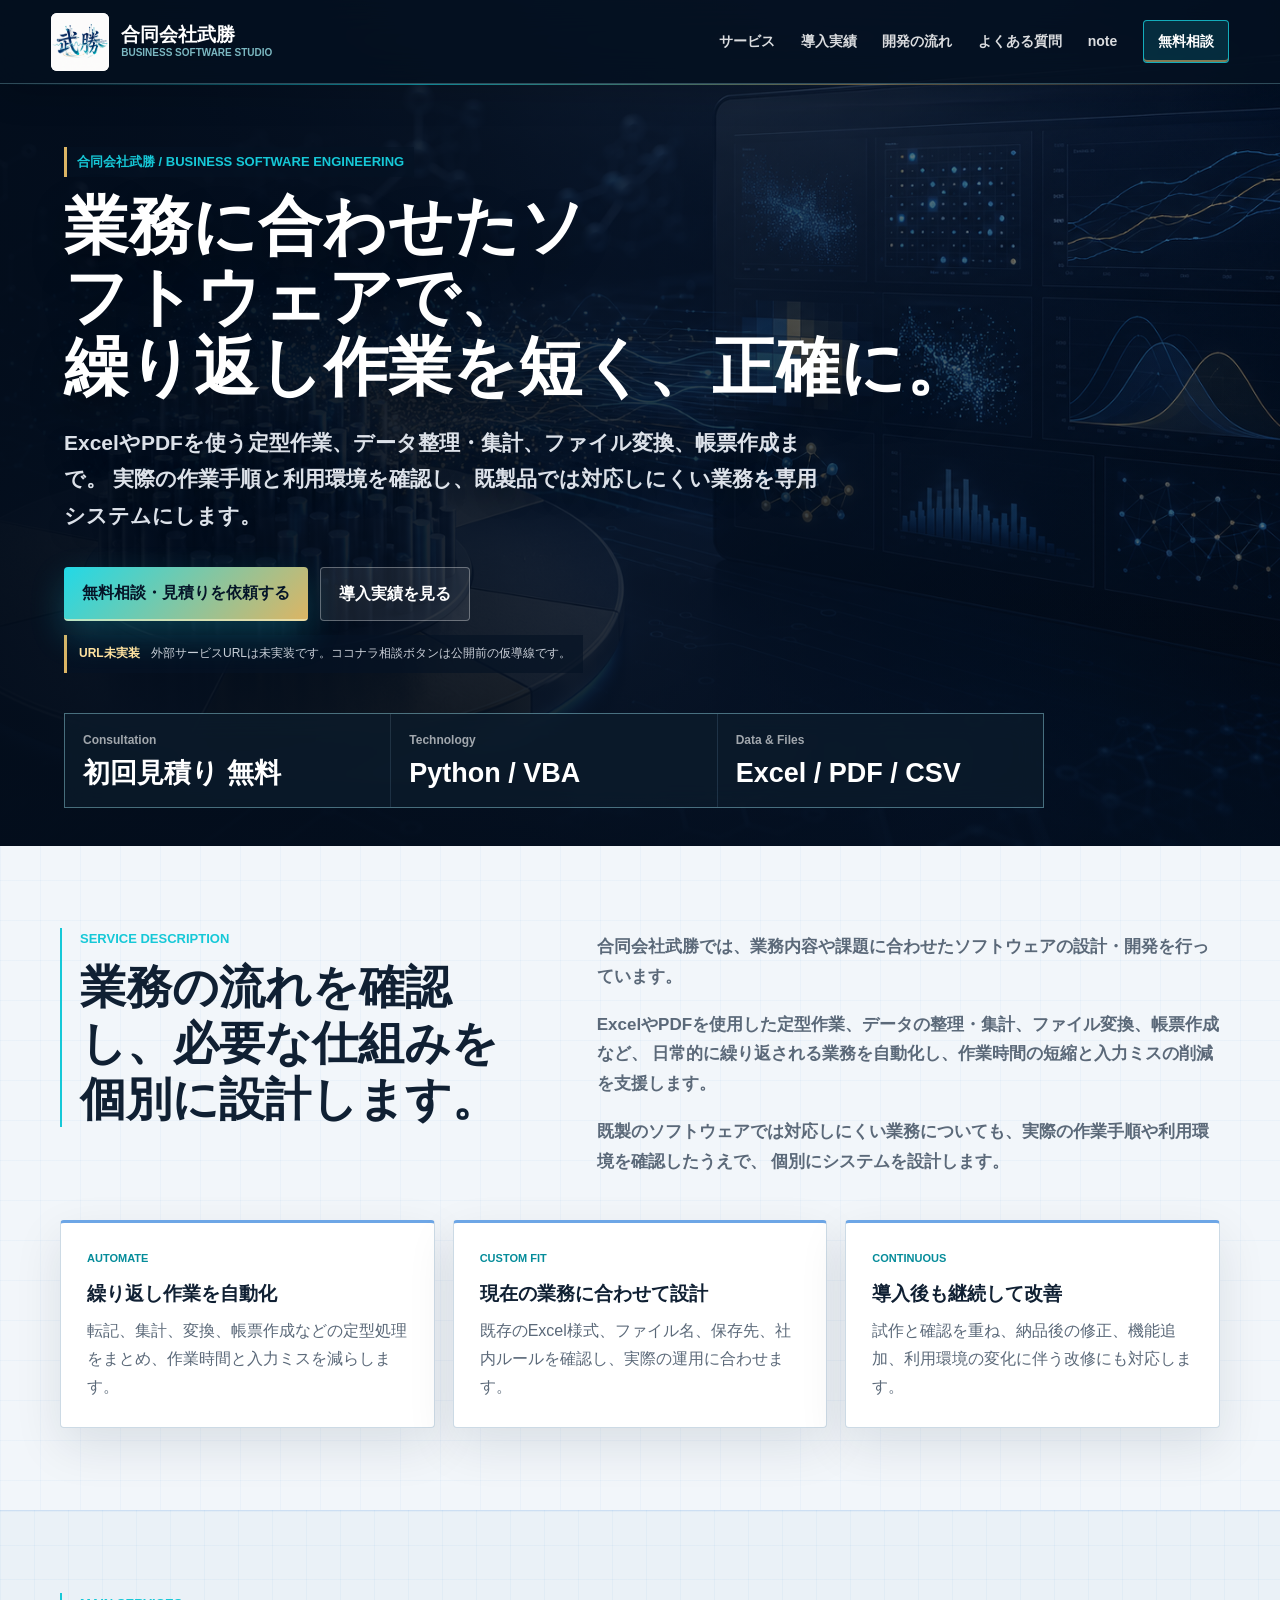
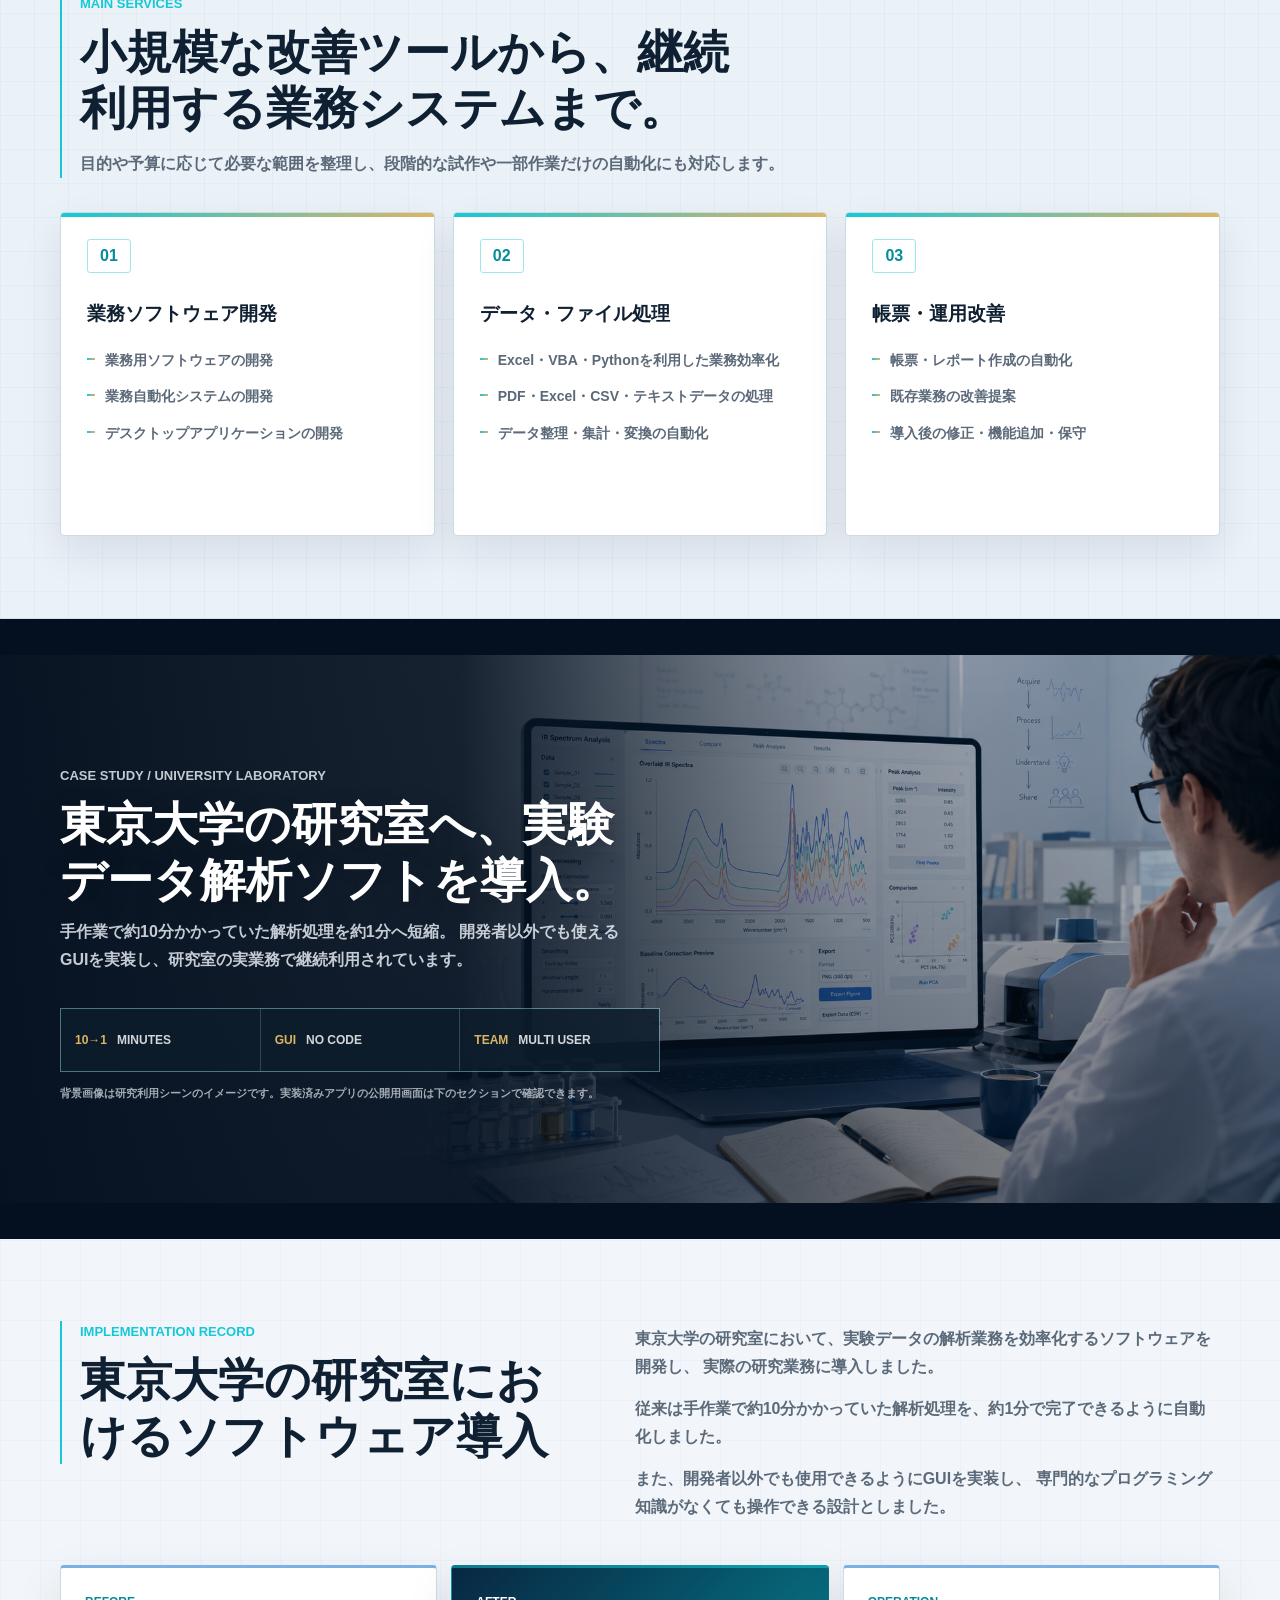
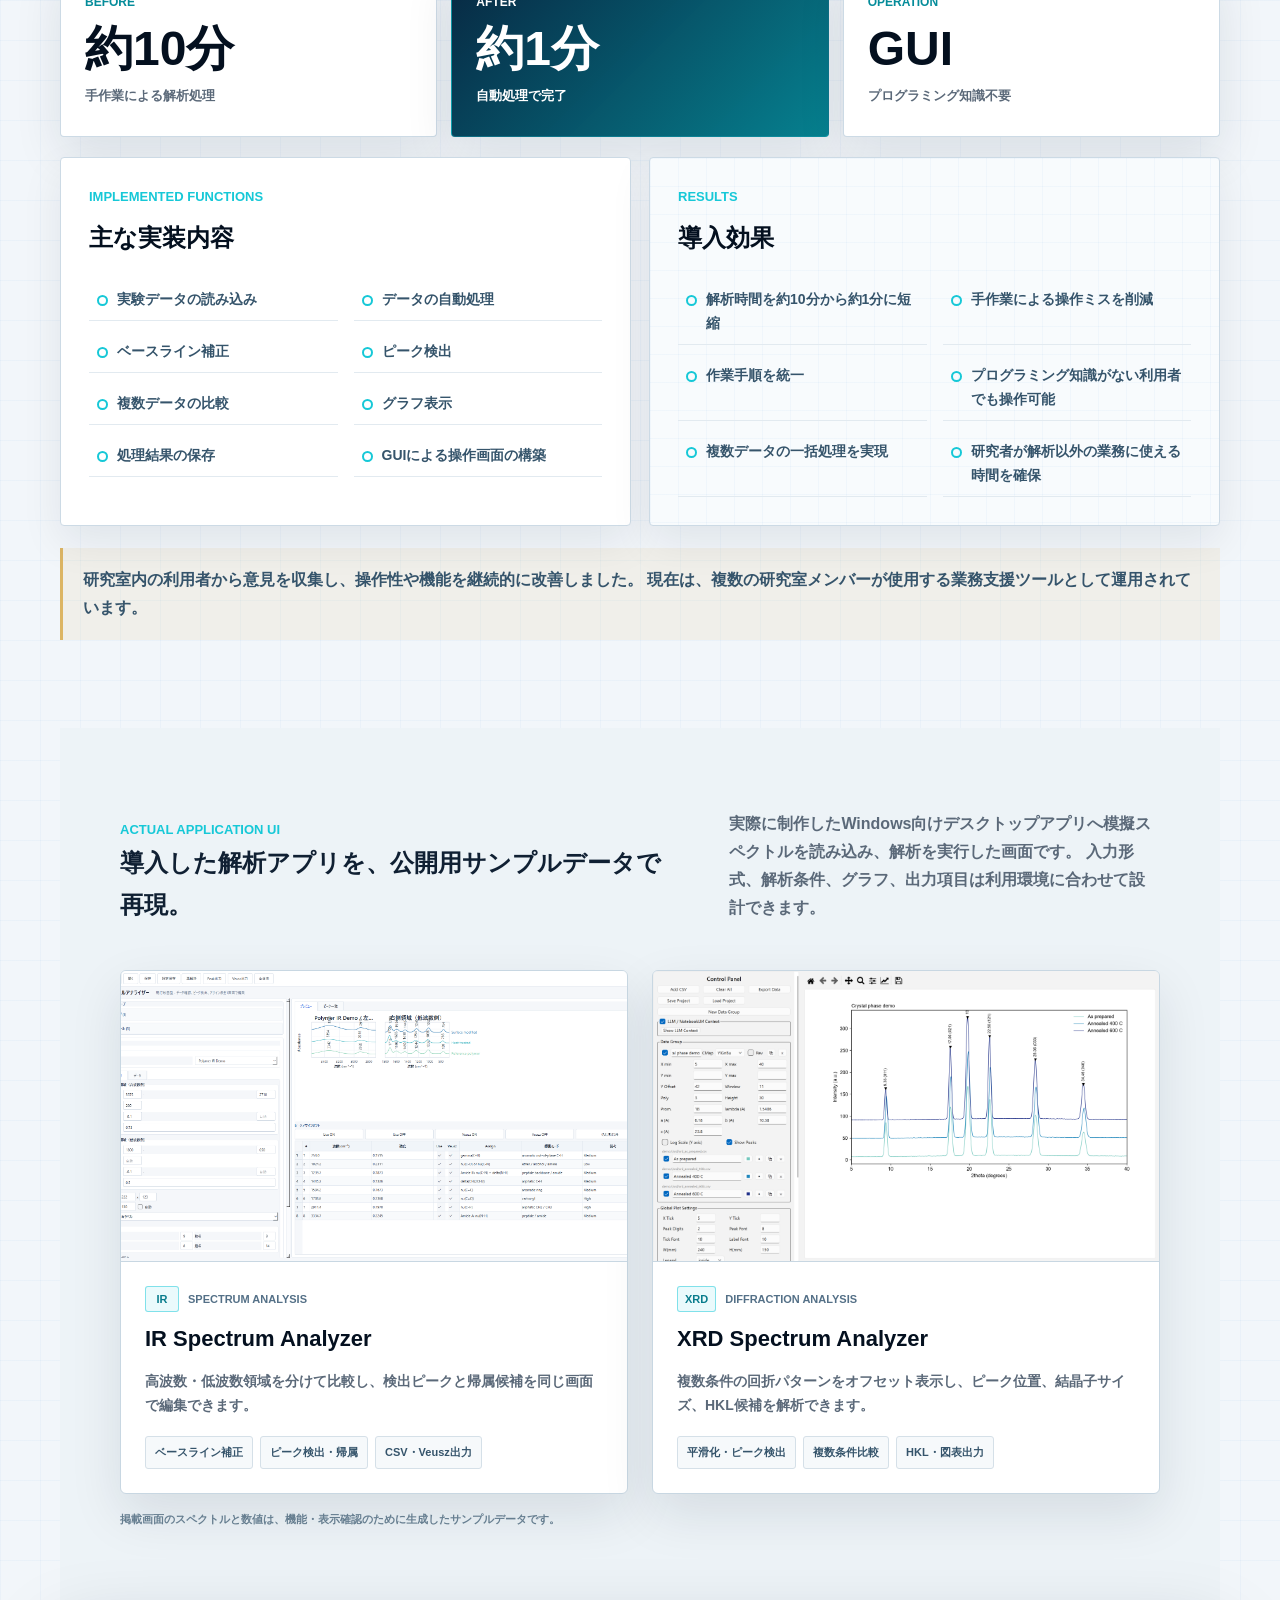
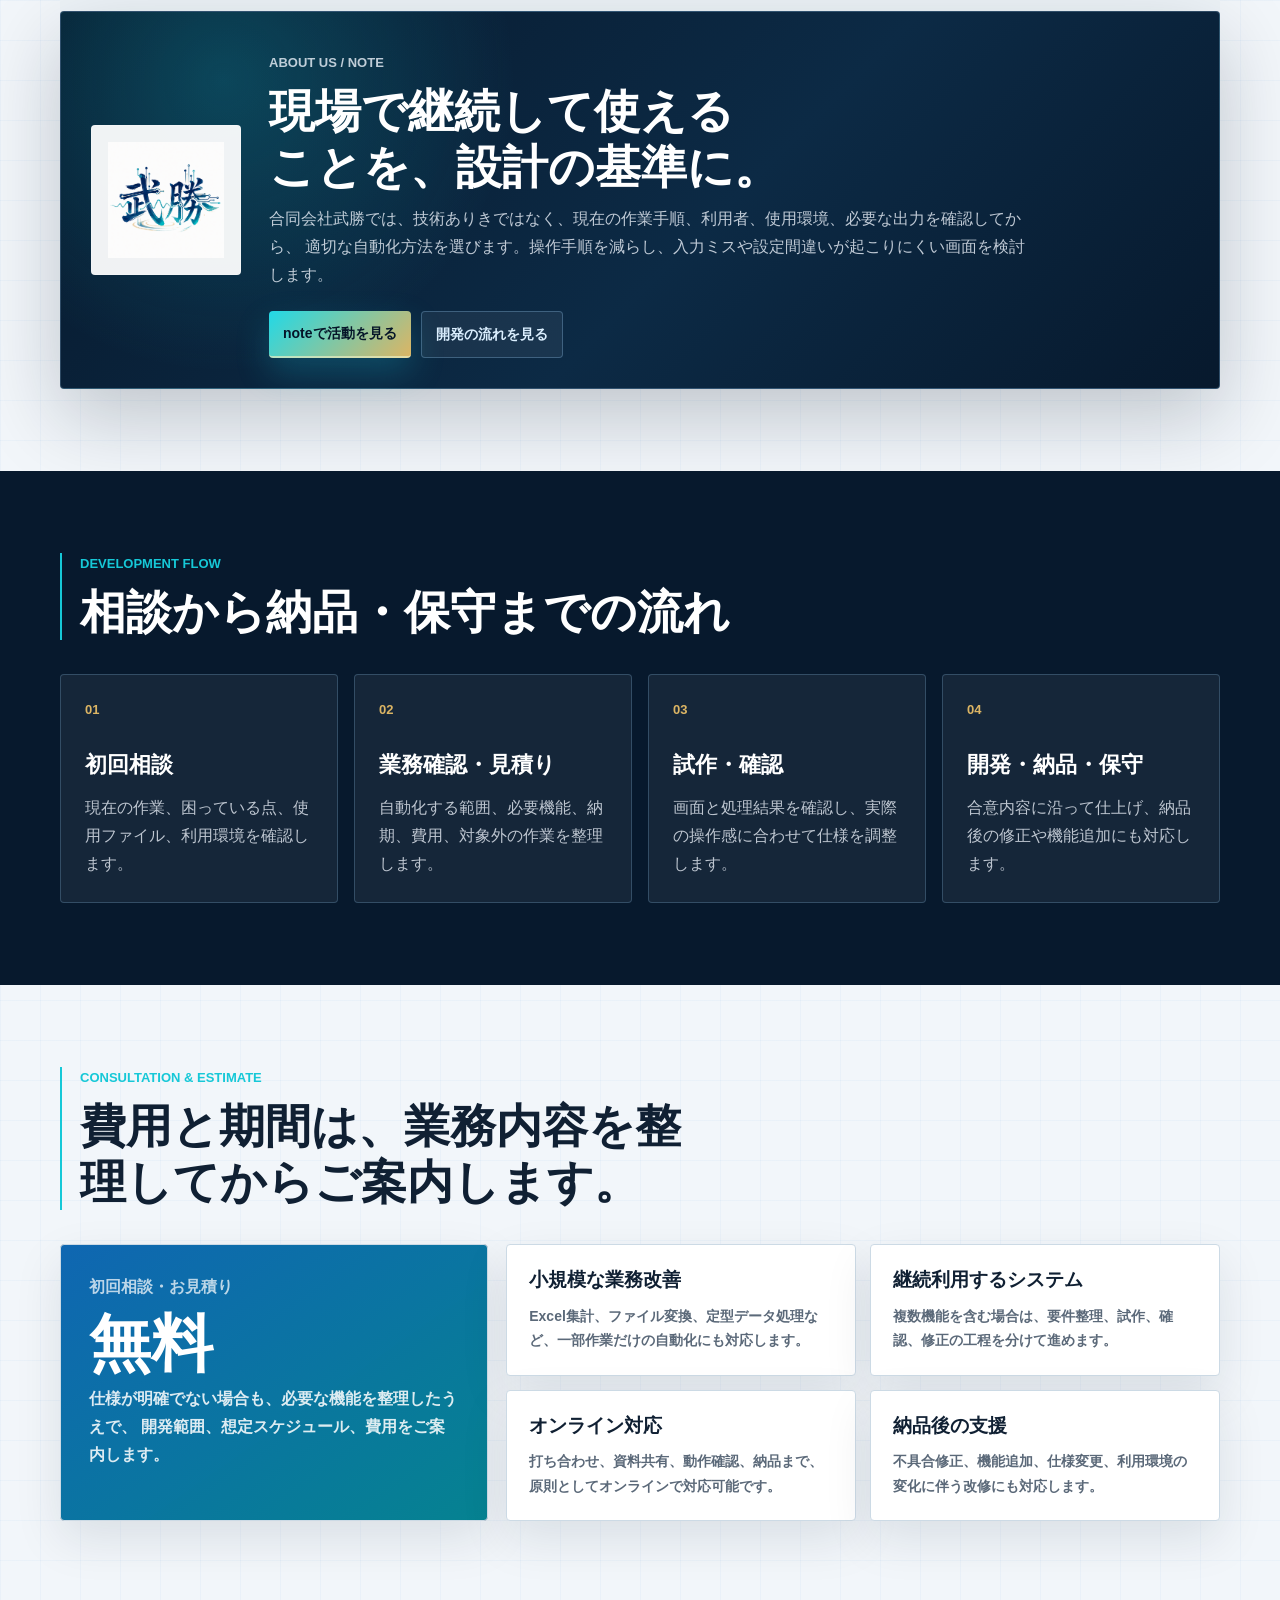
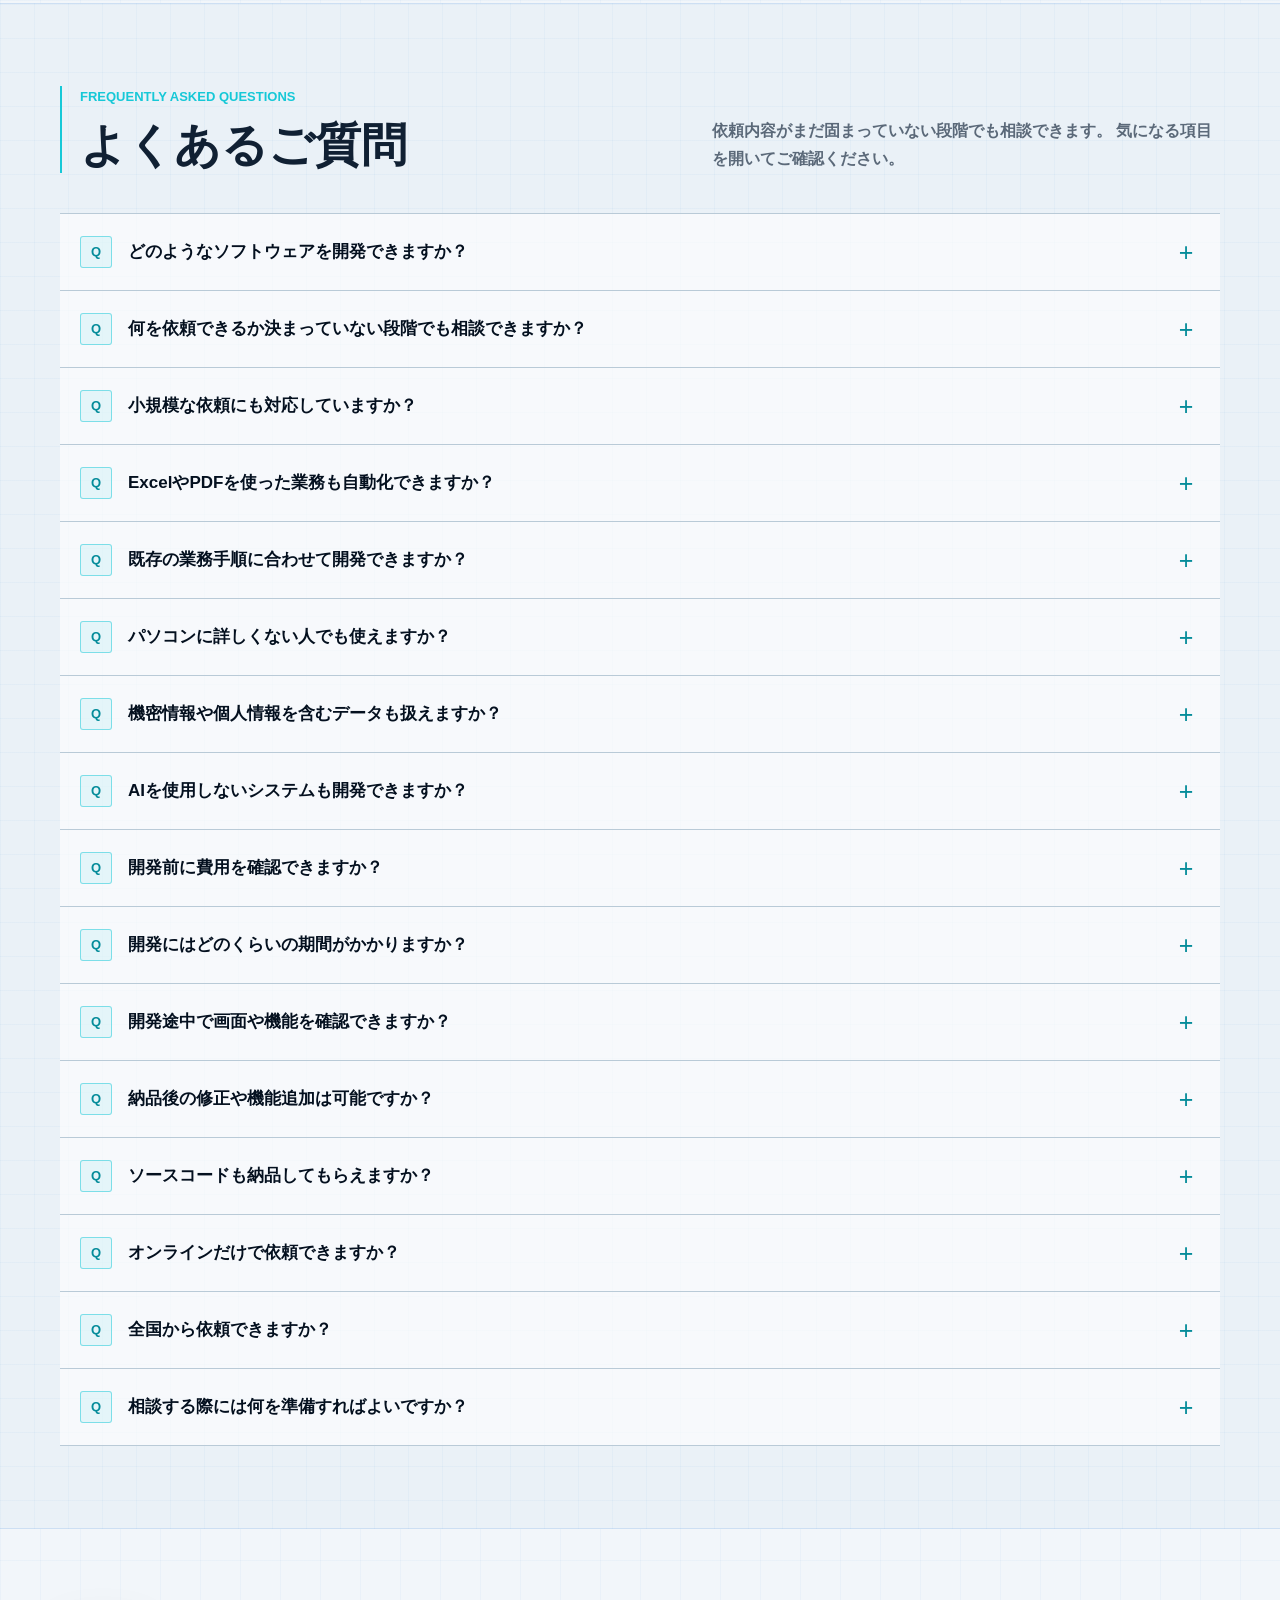
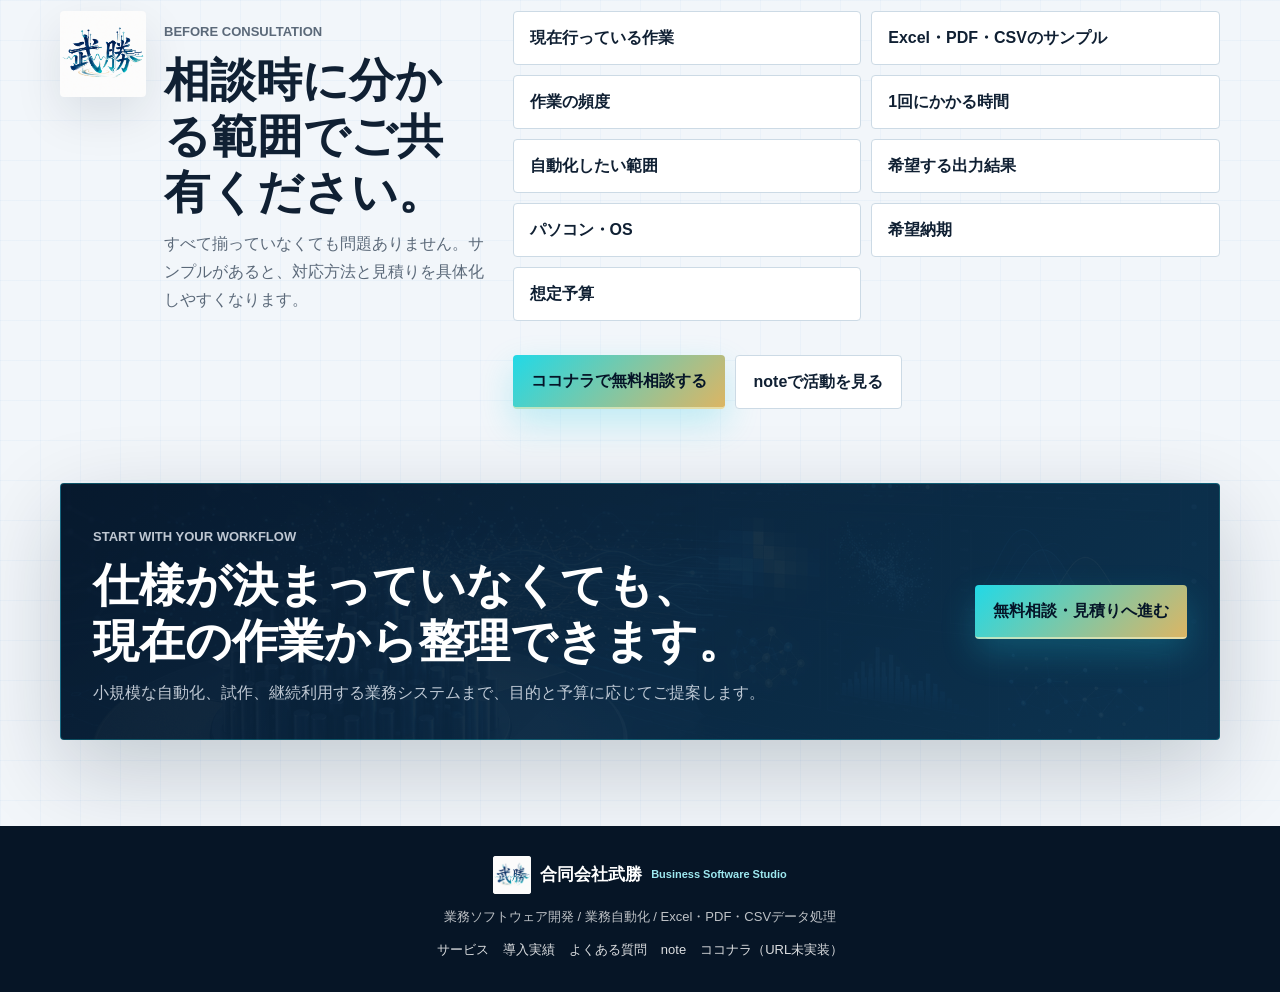
==== commit 13401dc6: "Update business software service site" ====
--- a/index.html
+++ b/index.html
@@ -3,31 +3,32 @@
 <head>
   <meta charset="utf-8">
   <meta name="viewport" content="width=device-width, initial-scale=1">
-  <title>研究・業務用Pythonソフト開発 | データ処理・解析・可視化を専用ツール化</title>
-  <meta name="description" content="CSV、Excel、JSON、研究・実験データの処理、解析、可視化、出力をPythonのGUI付き専用ツールとして開発します。">
+  <title>業務ソフトウェア・業務自動化システム開発 | 合同会社武勝</title>
+  <meta name="description" content="合同会社武勝は、Excel・PDF・CSVを使った定型作業、データ整理・集計、帳票作成などを自動化する業務ソフトウェアを個別に設計・開発します。">
   <meta property="og:type" content="website">
-  <meta property="og:title" content="研究・業務用Pythonソフト開発">
-  <meta property="og:description" content="研究・業務データの処理、解析、可視化をPythonのGUI付き専用ツールにします。">
+  <meta property="og:title" content="業務ソフトウェア・業務自動化システム開発 | 合同会社武勝">
+  <meta property="og:description" content="実際の作業手順と利用環境に合わせ、日常業務を短く正確にする専用ソフトウェアを設計・開発します。">
   <meta property="og:image" content="assets/images/future-theme.png">
   <link rel="icon" href="assets/images/logo-seikou.png">
-  <link rel="stylesheet" href="assets/css/styles.css?v=20260713-4">
+  <link rel="stylesheet" href="assets/css/styles.css?v=20260722-1">
 </head>
 <body>
   <header class="site-header" aria-label="サイトヘッダー">
     <a class="brand" href="#top" aria-label="トップへ">
-      <img src="assets/images/logo-seikou.png" alt="武勝ロゴ">
+      <img src="assets/images/logo-seikou.png" alt="合同会社武勝ロゴ">
       <span class="brand-copy">
-        <strong>武勝</strong>
-        <small>Python Tool Studio</small>
+        <strong>合同会社武勝</strong>
+        <small>Business Software Studio</small>
       </span>
     </a>
     <nav class="nav-links" aria-label="主要ナビゲーション">
-      <a href="#service">対応範囲</a>
-      <a href="#flow">制作の流れ</a>
-      <a href="#pricing">料金</a>
+      <a href="#service">サービス</a>
+      <a href="#case-study">導入実績</a>
+      <a href="#flow">開発の流れ</a>
+      <a href="#faq">よくある質問</a>
       <a href="https://note.com/okonomitgn_" target="_blank" rel="noopener">note</a>
       <!-- TODO: ココナラ出品URLが決まったら、以下のhrefを公開サービスURLに差し替える。 -->
-      <a class="nav-cta" href="#url-notice" aria-describedby="url-notice">ココナラ相談</a>
+      <a class="nav-cta" href="#url-notice" aria-describedby="url-notice">無料相談</a>
     </nav>
   </header>
 
@@ -35,124 +36,225 @@
     <section class="hero" aria-label="メインビジュアル">
       <div class="hero-overlay"></div>
       <div class="hero-content">
-        <p class="eyebrow">武勝 / Data Tool Engineering</p>
-        <h1>研究・業務データを、<br>専用ツールで次の<span class="mobile-break"><br></span>作業環境へ。</h1>
+        <p class="eyebrow">合同会社武勝 / Business Software Engineering</p>
+        <h1>業務に合わせたソフトウェアで、<br>繰り返し作業を<span class="mobile-break"><br></span>短く、正確に。</h1>
         <p class="hero-lead">
-          CSV・Excel・JSON・測定データの読み込み、整形、解析、グラフ化、出力まで。
-          PythonのGUI付きデスクトップアプリとして、毎回の手作業を実用ツールに変えます。
+          ExcelやPDFを使う定型作業、データ整理・集計、ファイル変換、帳票作成まで。
+          実際の作業手順と利用環境を確認し、既製品では対応しにくい業務を専用システムにします。
         </p>
         <div class="hero-actions">
-          <a class="button primary" href="#url-notice" aria-describedby="url-notice">ココナラで見積り相談する</a>
-          <a class="button secondary" href="#estimate">相談前の確認項目を見る</a>
+          <a class="button primary" href="#url-notice" aria-describedby="url-notice">無料相談・見積りを依頼する</a>
+          <a class="button secondary" href="#case-study">導入実績を見る</a>
         </div>
         <p class="mockup-notice" id="url-notice" role="note">
-          <strong>モックアップ表示中</strong>
+          <strong>URL未実装</strong>
           外部サービスURLは未実装です。ココナラ相談ボタンは公開前の仮導線です。
         </p>
       </div>
       <div class="hero-metrics" aria-label="サービス概要">
         <div>
-          <span>Base</span>
-          <strong>30,000円</strong>
+          <span>Consultation</span>
+          <strong>初回見積り 無料</strong>
         </div>
         <div>
-          <span>Stack</span>
-          <strong>Python / Tkinter</strong>
+          <span>Technology</span>
+          <strong>Python / VBA</strong>
         </div>
         <div>
-          <span>Output</span>
-          <strong>CSV / Excel / Graph</strong>
+          <span>Data &amp; Files</span>
+          <strong>Excel / PDF / CSV</strong>
         </div>
       </div>
     </section>
 
     <section class="section intro-section">
-      <div class="section-heading">
-        <p class="section-kicker">Problem Fit</p>
-        <h2>その繰り返し作業を、使える形に落とし込みます。</h2>
-      </div>
-      <div class="pain-grid">
+      <div class="overview-layout">
+        <div class="section-heading">
+          <p class="section-kicker">Service Description</p>
+          <h2>業務の流れを確認し、必要な仕組みを個別に設計します。</h2>
+        </div>
+        <div class="overview-copy">
+          <p>合同会社武勝では、業務内容や課題に合わせたソフトウェアの設計・開発を行っています。</p>
+          <p>
+            ExcelやPDFを使用した定型作業、データの整理・集計、ファイル変換、帳票作成など、
+            日常的に繰り返される業務を自動化し、作業時間の短縮と入力ミスの削減を支援します。
+          </p>
+          <p>
+            既製のソフトウェアでは対応しにくい業務についても、実際の作業手順や利用環境を確認したうえで、
+            個別にシステムを設計します。
+          </p>
+        </div>
+      </div>
+
+      <div class="pain-grid overview-points">
         <article class="pain-item">
-          <h3>毎回同じデータ整理をしている</h3>
-          <p>列の整形、不要行の除外、条件抽出、複数ファイルの集計などを手順化します。</p>
+          <span class="point-label">AUTOMATE</span>
+          <h3>繰り返し作業を自動化</h3>
+          <p>転記、集計、変換、帳票作成などの定型処理をまとめ、作業時間と入力ミスを減らします。</p>
         </article>
         <article class="pain-item">
-          <h3>測定データを解析したい</h3>
-          <p>研究・実験データの読み込みから、自動計算、判定、結果出力まで対応します。</p>
+          <span class="point-label">CUSTOM FIT</span>
+          <h3>現在の業務に合わせて設計</h3>
+          <p>既存のExcel様式、ファイル名、保存先、社内ルールを確認し、実際の運用に合わせます。</p>
         </article>
         <article class="pain-item">
-          <h3>Pythonコードではなく画面で使いたい</h3>
-          <p>ファイル選択、実行ボタン、条件入力、結果表示を備えたGUIにできます。</p>
+          <span class="point-label">CONTINUOUS</span>
+          <h3>導入後も継続して改善</h3>
+          <p>試作と確認を重ね、納品後の修正、機能追加、利用環境の変化に伴う改修にも対応します。</p>
         </article>
       </div>
     </section>
 
     <section class="section service-section" id="service">
       <div class="section-heading">
-        <p class="section-kicker">Scope</p>
-        <h2>読み込みから出力まで、必要な部分だけ専用化。</h2>
-      </div>
-      <div class="service-grid">
+        <p class="section-kicker">Main Services</p>
+        <h2>小規模な改善ツールから、継続利用する業務システムまで。</h2>
+        <p class="section-lead">
+          目的や予算に応じて必要な範囲を整理し、段階的な試作や一部作業だけの自動化にも対応します。
+        </p>
+      </div>
+      <div class="service-grid capability-grid">
         <article class="service-card">
           <span class="service-number">01</span>
-          <h3>データ読み込み</h3>
-          <p>CSV、Excel、JSON、研究・実験で得られる測定データを扱います。</p>
+          <h3>業務ソフトウェア開発</h3>
+          <ul class="capability-list">
+            <li>業務用ソフトウェアの開発</li>
+            <li>業務自動化システムの開発</li>
+            <li>デスクトップアプリケーションの開発</li>
+          </ul>
         </article>
         <article class="service-card">
           <span class="service-number">02</span>
-          <h3>整形・抽出・集計</h3>
-          <p>ルールに沿った加工、条件判定、自動計算、複数ファイル処理を組み込みます。</p>
+          <h3>データ・ファイル処理</h3>
+          <ul class="capability-list">
+            <li>Excel・VBA・Pythonを利用した業務効率化</li>
+            <li>PDF・Excel・CSV・テキストデータの処理</li>
+            <li>データ整理・集計・変換の自動化</li>
+          </ul>
         </article>
         <article class="service-card">
           <span class="service-number">03</span>
-          <h3>解析補助・可視化</h3>
-          <p>解析結果の確認、グラフ表示、画像出力、Excelへの結果反映に対応します。</p>
-        </article>
-        <article class="service-card">
-          <span class="service-number">04</span>
-          <h3>GUI付きツール化</h3>
-          <p>専門知識がない方でも操作しやすい、Windows向けデスクトップアプリにできます。</p>
-        </article>
-      </div>
-    </section>
-
-    <section class="visual-section" id="prototype" aria-label="IR・XRD解析ソフトのプロトタイプイメージ">
-      <img class="visual-backdrop" src="assets/images/research-ir-prototype.png" alt="IRスペクトル解析ソフトを使用する研究者のプロトタイプイメージ">
+          <h3>帳票・運用改善</h3>
+          <ul class="capability-list">
+            <li>帳票・レポート作成の自動化</li>
+            <li>既存業務の改善提案</li>
+            <li>導入後の修正・機能追加・保守</li>
+          </ul>
+        </article>
+      </div>
+    </section>
+
+    <section class="visual-section" id="prototype" aria-label="東京大学研究室への導入実績イメージ">
+      <img class="visual-backdrop" src="assets/images/research-ir-prototype.png" alt="実験データ解析ソフトを使用する研究者のイメージ">
       <div class="visual-overlay"></div>
       <div class="visual-inner">
         <div class="visual-copy">
-          <p class="section-kicker">Research Workflow / Prototype</p>
-          <h2>研究データを、解析から出力まで一つの画面に。</h2>
-          <p>
-            IR・XRDの測定データを使い、読み込み、前処理、ピーク検出、比較、図表出力までを画面上で確認。
-            研究現場のデータ形式と作業手順に合わせて、実際に使える操作へ調整します。
-          </p>
-        </div>
-        <div class="visual-pipeline" aria-label="開発工程の概要">
-          <span><strong>IR</strong> SPECTRUM</span>
-          <span><strong>XRD</strong> PATTERN</span>
-          <span><strong>OUT</strong> FIGURE / CSV</span>
-        </div>
-        <p class="prototype-note">背景画像は研究利用シーンのイメージです。実装済みアプリの画面は次のセクションで確認できます。</p>
-      </div>
+          <p class="section-kicker">Case Study / University Laboratory</p>
+          <h2>東京大学の研究室へ、実験データ解析ソフトを導入。</h2>
+          <p>
+            手作業で約10分かかっていた解析処理を約1分へ短縮。
+            開発者以外でも使えるGUIを実装し、研究室の実業務で継続利用されています。
+          </p>
+        </div>
+        <div class="visual-pipeline" aria-label="導入実績の概要">
+          <span><strong>10→1</strong> MINUTES</span>
+          <span><strong>GUI</strong> NO CODE</span>
+          <span><strong>TEAM</strong> MULTI USER</span>
+        </div>
+        <p class="prototype-note">背景画像は研究利用シーンのイメージです。実装済みアプリの公開用画面は下のセクションで確認できます。</p>
+      </div>
+    </section>
+
+    <section class="section case-study-section" id="case-study" aria-labelledby="case-study-title">
+      <div class="case-heading">
+        <div class="section-heading">
+          <p class="section-kicker">Implementation Record</p>
+          <h2 id="case-study-title">東京大学の研究室におけるソフトウェア導入</h2>
+        </div>
+        <div class="case-intro">
+          <p>
+            東京大学の研究室において、実験データの解析業務を効率化するソフトウェアを開発し、
+            実際の研究業務に導入しました。
+          </p>
+          <p>
+            従来は手作業で約10分かかっていた解析処理を、約1分で完了できるように自動化しました。
+          </p>
+          <p>
+            また、開発者以外でも使用できるようにGUIを実装し、
+            専門的なプログラミング知識がなくても操作できる設計としました。
+          </p>
+        </div>
+      </div>
+
+      <div class="case-metrics" aria-label="導入効果の主要指標">
+        <article>
+          <span>Before</span>
+          <strong>約10分</strong>
+          <p>手作業による解析処理</p>
+        </article>
+        <article class="case-metric-highlight">
+          <span>After</span>
+          <strong>約1分</strong>
+          <p>自動処理で完了</p>
+        </article>
+        <article>
+          <span>Operation</span>
+          <strong>GUI</strong>
+          <p>プログラミング知識不要</p>
+        </article>
+      </div>
+
+      <div class="case-details">
+        <article class="case-block">
+          <p class="section-kicker">Implemented Functions</p>
+          <h3>主な実装内容</h3>
+          <ul class="case-list">
+            <li>実験データの読み込み</li>
+            <li>データの自動処理</li>
+            <li>ベースライン補正</li>
+            <li>ピーク検出</li>
+            <li>複数データの比較</li>
+            <li>グラフ表示</li>
+            <li>処理結果の保存</li>
+            <li>GUIによる操作画面の構築</li>
+          </ul>
+        </article>
+        <article class="case-block impact-block">
+          <p class="section-kicker">Results</p>
+          <h3>導入効果</h3>
+          <ul class="case-list">
+            <li>解析時間を約10分から約1分に短縮</li>
+            <li>手作業による操作ミスを削減</li>
+            <li>作業手順を統一</li>
+            <li>プログラミング知識がない利用者でも操作可能</li>
+            <li>複数データの一括処理を実現</li>
+            <li>研究者が解析以外の業務に使える時間を確保</li>
+          </ul>
+        </article>
+      </div>
+
+      <p class="case-closing">
+        研究室内の利用者から意見を収集し、操作性や機能を継続的に改善しました。
+        現在は、複数の研究室メンバーが使用する業務支援ツールとして運用されています。
+      </p>
     </section>
 
     <section class="section analyzer-showcase" aria-labelledby="analyzer-showcase-title">
       <div class="analyzer-heading">
         <div>
-          <p class="section-kicker">Working Prototypes / Actual UI</p>
-          <h2 id="analyzer-showcase-title">実装済みの解析ソフトを、サンプルデータで動作確認。</h2>
+          <p class="section-kicker">Actual Application UI</p>
+          <h2 id="analyzer-showcase-title">導入した解析アプリを、公開用サンプルデータで再現。</h2>
         </div>
         <p class="analyzer-intro">
           実際に制作したWindows向けデスクトップアプリへ模擬スペクトルを読み込み、解析を実行した画面です。
-          入力形式、解析条件、グラフ、出力項目は研究テーマに合わせて設計できます。
+          入力形式、解析条件、グラフ、出力項目は利用環境に合わせて設計できます。
         </p>
       </div>
 
       <div class="analyzer-grid">
         <figure class="analyzer-panel">
           <div class="analyzer-window">
-            <img src="assets/images/ir-analyzer-demo.png" width="1920" height="1009" loading="lazy" decoding="async" alt="3条件のIRスペクトル、ピーク検出、振動モード帰属候補を表示したIR Spectrum Analyzerの実画面">
+            <img src="assets/images/ir-analyzer-demo.png" width="1920" height="1009" loading="lazy" decoding="async" alt="3条件のIRスペクトル、ピーク検出、振動モード帰属候補を表示したIR Spectrum Analyzerの公開用画面">
           </div>
           <figcaption>
             <p class="analyzer-type"><span>IR</span> Spectrum Analysis</p>
@@ -168,7 +270,7 @@
 
         <figure class="analyzer-panel">
           <div class="analyzer-window">
-            <img src="assets/images/xrd-analyzer-demo.png" width="2880" height="1660" loading="lazy" decoding="async" alt="未処理、400度、600度の3条件を比較し、ピークとHKL候補を表示したXRD Spectrum Analyzerの実画面">
+            <img src="assets/images/xrd-analyzer-demo.png" width="2880" height="1660" loading="lazy" decoding="async" alt="未処理、400度、600度の3条件を比較し、ピークとHKL候補を表示したXRD Spectrum Analyzerの公開用画面">
           </div>
           <figcaption>
             <p class="analyzer-type"><span>XRD</span> Diffraction Analysis</p>
@@ -186,21 +288,21 @@
       <p class="analyzer-disclaimer">掲載画面のスペクトルと数値は、機能・表示確認のために生成したサンプルデータです。</p>
     </section>
 
-    <section class="section profile-section" aria-label="出品者プロフィール">
+    <section class="section profile-section" aria-label="合同会社武勝について">
       <div class="profile-panel">
         <div class="profile-mark">
-          <img src="assets/images/logo-seikou.png" alt="武勝ロゴ">
+          <img src="assets/images/logo-seikou.png" alt="合同会社武勝ロゴ">
         </div>
         <div class="profile-body">
-          <p class="section-kicker">Profile / Note</p>
-          <h2>武勝が大切にするのは、研究・業務で本当に使えること。</h2>
-          <p>
-            博士課程で研究活動を行いながら、データ整理、解析、可視化、出力までの作業を効率化するための
-            Pythonツール制作を行っています。技術的な説明よりも、実際の作業がどれだけ楽になるかを重視します。
+          <p class="section-kicker">About Us / Note</p>
+          <h2>現場で継続して使えることを、設計の基準に。</h2>
+          <p>
+            合同会社武勝では、技術ありきではなく、現在の作業手順、利用者、使用環境、必要な出力を確認してから、
+            適切な自動化方法を選びます。操作手順を減らし、入力ミスや設定間違いが起こりにくい画面を検討します。
           </p>
           <div class="profile-actions">
-            <a class="button primary compact" href="https://note.com/okonomitgn_" target="_blank" rel="noopener">noteを見る</a>
-            <a class="button secondary compact dark" href="#flow">制作の流れを見る</a>
+            <a class="button primary compact" href="https://note.com/okonomitgn_" target="_blank" rel="noopener">noteで活動を見る</a>
+            <a class="button secondary compact dark" href="#flow">開発の流れを見る</a>
           </div>
         </div>
       </div>
@@ -208,118 +310,272 @@
 
     <section class="section flow-section" id="flow">
       <div class="section-heading">
-        <p class="section-kicker">Flow</p>
-        <h2>相談から納品までの流れ</h2>
+        <p class="section-kicker">Development Flow</p>
+        <h2>相談から納品・保守までの流れ</h2>
       </div>
       <ol class="flow-list">
         <li>
           <span>01</span>
-          <strong>見積り相談</strong>
-          <p>作りたいもの、現在の作業、入力データ、希望出力を確認します。</p>
+          <strong>初回相談</strong>
+          <p>現在の作業、困っている点、使用ファイル、利用環境を確認します。</p>
         </li>
         <li>
           <span>02</span>
-          <strong>仕様整理</strong>
-          <p>必須機能、任意機能、今回は含めない機能を切り分けます。</p>
+          <strong>業務確認・見積り</strong>
+          <p>自動化する範囲、必要機能、納期、費用、対象外の作業を整理します。</p>
         </li>
         <li>
           <span>03</span>
-          <strong>プロトタイプ作成</strong>
-          <p>小さく動く形を作り、処理内容と操作感を確認します。</p>
+          <strong>試作・確認</strong>
+          <p>画面と処理結果を確認し、実際の操作感に合わせて仕様を調整します。</p>
         </li>
         <li>
           <span>04</span>
-          <strong>調整・納品</strong>
-          <p>合意仕様に沿って仕上げ、実行手順や納品形式を整えます。</p>
+          <strong>開発・納品・保守</strong>
+          <p>合意内容に沿って仕上げ、納品後の修正や機能追加にも対応します。</p>
         </li>
       </ol>
     </section>
 
-    <section class="section pricing-section" id="pricing">
+    <section class="section pricing-section" id="consultation">
       <div class="section-heading">
-        <p class="section-kicker">Pricing</p>
-        <h2>基本料金と追加オプション</h2>
-      </div>
-      <div class="pricing-layout">
+        <p class="section-kicker">Consultation &amp; Estimate</p>
+        <h2>費用と期間は、業務内容を整理してからご案内します。</h2>
+      </div>
+      <div class="pricing-layout consultation-layout">
         <article class="price-main">
-          <span>基本開発</span>
-          <strong>30,000円</strong>
-          <p>CSV・Excelの読み込み、整形、解析補助、結果出力を目的に合わせて専用ツール化します。</p>
-        </article>
-        <div class="option-grid">
+          <span>初回相談・お見積り</span>
+          <strong>無料</strong>
+          <p>
+            仕様が明確でない場合も、必要な機能を整理したうえで、
+            開発範囲、想定スケジュール、費用をご案内します。
+          </p>
+        </article>
+        <div class="option-grid consultation-options">
           <article>
-            <h3>Windows実行ファイル化</h3>
-            <p>+15,000円</p>
+            <h3>小規模な業務改善</h3>
+            <p>Excel集計、ファイル変換、定型データ処理など、一部作業だけの自動化にも対応します。</p>
           </article>
           <article>
-            <h3>グラフ表示・可視化</h3>
-            <p>+20,000円</p>
+            <h3>継続利用するシステム</h3>
+            <p>複数機能を含む場合は、要件整理、試作、確認、修正の工程を分けて進めます。</p>
           </article>
           <article>
-            <h3>GUI画面・操作項目追加</h3>
-            <p>+25,000円</p>
+            <h3>オンライン対応</h3>
+            <p>打ち合わせ、資料共有、動作確認、納品まで、原則としてオンラインで対応可能です。</p>
           </article>
           <article>
-            <h3>ファイル形式追加</h3>
-            <p>+10,000円</p>
+            <h3>納品後の支援</h3>
+            <p>不具合修正、機能追加、仕様変更、利用環境の変化に伴う改修にも対応します。</p>
           </article>
-          <article>
-            <h3>複数ファイル一括処理</h3>
-            <p>+10,000円</p>
-          </article>
-          <article>
-            <h3>簡易操作マニュアル</h3>
-            <p>+5,000円</p>
-          </article>
-        </div>
+        </div>
+      </div>
+    </section>
+
+    <section class="section faq-section" id="faq">
+      <div class="faq-heading">
+        <div class="section-heading">
+          <p class="section-kicker">Frequently Asked Questions</p>
+          <h2>よくあるご質問</h2>
+        </div>
+        <p>
+          依頼内容がまだ固まっていない段階でも相談できます。
+          気になる項目を開いてご確認ください。
+        </p>
+      </div>
+
+      <div class="faq-list">
+        <details class="faq-item">
+          <summary>どのようなソフトウェアを開発できますか？</summary>
+          <div class="faq-answer">
+            <p>業務で使用するデスクトップアプリケーション、Excel自動化ツール、データ処理ソフトウェア、PDF情報抽出ツール、帳票作成システムなどを開発できます。</p>
+            <p>現在の作業内容を確認し、どの部分を自動化できるか整理したうえで、適切な方法をご提案します。</p>
+          </div>
+        </details>
+
+        <details class="faq-item">
+          <summary>何を依頼できるか決まっていない段階でも相談できますか？</summary>
+          <div class="faq-answer">
+            <p>はい。具体的な仕様が決まっていない段階でもご相談いただけます。</p>
+            <p>現在行っている作業、困っている点、使用しているファイルやソフトウェアなどをお伺いし、自動化できる範囲や実現方法を整理します。</p>
+          </div>
+        </details>
+
+        <details class="faq-item">
+          <summary>小規模な依頼にも対応していますか？</summary>
+          <div class="faq-answer">
+            <p>はい。Excelの集計作業やファイル変換、定型的なデータ処理など、小規模なツール開発にも対応しています。</p>
+            <p>一部の作業だけを自動化したい場合や、まずは試作から始めたい場合もご相談ください。</p>
+          </div>
+        </details>
+
+        <details class="faq-item">
+          <summary>ExcelやPDFを使った業務も自動化できますか？</summary>
+          <div class="faq-answer">
+            <p>はい。Excel、CSV、PDF、テキストファイルなどを使用した業務の自動化に対応しています。</p>
+            <p>例えば、ファイルから必要な情報を抽出し、Excelへ転記する処理や、複数ファイルをまとめて集計する処理などが可能です。</p>
+            <p>ただし、PDFの形式や画質、文字情報の有無によって対応方法や精度が異なるため、事前にサンプルファイルを確認します。</p>
+          </div>
+        </details>
+
+        <details class="faq-item">
+          <summary>既存の業務手順に合わせて開発できますか？</summary>
+          <div class="faq-answer">
+            <p>はい。現在の作業手順や社内ルールを確認し、実際の業務に合わせて設計します。</p>
+            <p>既存のExcel様式やファイル名、保存先、出力形式などを可能な限り維持したまま、自動化することも可能です。</p>
+          </div>
+        </details>
+
+        <details class="faq-item">
+          <summary>パソコンに詳しくない人でも使えますか？</summary>
+          <div class="faq-answer">
+            <p>はい。利用者が日常的に使いやすいよう、ボタン操作を中心とした画面設計にも対応しています。</p>
+            <p>操作手順を減らし、入力ミスや設定間違いが起こりにくい構成を検討します。必要に応じて、操作マニュアルも作成します。</p>
+          </div>
+        </details>
+
+        <details class="faq-item">
+          <summary>機密情報や個人情報を含むデータも扱えますか？</summary>
+          <div class="faq-answer">
+            <p>案件の内容に応じて対応可能です。</p>
+            <p>必要に応じて秘密保持契約を締結し、データの受け渡し方法や保存方法について事前に取り決めます。</p>
+            <p>また、外部のAIサービスやクラウドサービスを使用せず、利用者のパソコン内で処理が完結するシステムの開発も可能です。</p>
+          </div>
+        </details>
+
+        <details class="faq-item">
+          <summary>AIを使用しないシステムも開発できますか？</summary>
+          <div class="faq-answer">
+            <p>はい。AIを使用しない、従来型のプログラムによる自動化にも対応しています。</p>
+            <p>処理内容やセキュリティ要件に応じて、Python、Excel VBA、ルールベース処理などから適切な方法を選択します。</p>
+          </div>
+        </details>
+
+        <details class="faq-item">
+          <summary>開発前に費用を確認できますか？</summary>
+          <div class="faq-answer">
+            <p>はい。作業内容を確認したうえで、お見積もりを提示します。</p>
+            <p>仕様が明確でない場合は、必要な機能を整理した後に、開発範囲、納期、費用をご案内します。ご相談や初回のお見積もりは無料です。</p>
+          </div>
+        </details>
+
+        <details class="faq-item">
+          <summary>開発にはどのくらいの期間がかかりますか？</summary>
+          <div class="faq-answer">
+            <p>開発期間は、機能の数、処理するデータの種類、既存システムとの連携の有無などによって異なります。</p>
+            <p>簡単な業務効率化ツールであれば短期間で対応できる場合がありますが、複数機能を含むシステムは、要件整理、試作、確認、修正の工程が必要になります。</p>
+            <p>お見積もり時に、想定スケジュールをご案内します。</p>
+          </div>
+        </details>
+
+        <details class="faq-item">
+          <summary>開発途中で画面や機能を確認できますか？</summary>
+          <div class="faq-answer">
+            <p>はい。案件の規模に応じて、試作品や開発途中の画面をご確認いただきます。</p>
+            <p>実際の操作感や処理結果を確認しながら、必要な修正を行うことで、完成後の認識違いを防ぎます。</p>
+          </div>
+        </details>
+
+        <details class="faq-item">
+          <summary>納品後の修正や機能追加は可能ですか？</summary>
+          <div class="faq-answer">
+            <p>はい。納品後の不具合修正、機能追加、仕様変更、利用環境の変化に伴う改修にも対応しています。</p>
+            <p>無償対応となる範囲と追加費用が発生する範囲については、契約時またはお見積もり時にご案内します。</p>
+          </div>
+        </details>
+
+        <details class="faq-item">
+          <summary>ソースコードも納品してもらえますか？</summary>
+          <div class="faq-answer">
+            <p>案件ごとに対応します。</p>
+            <p>実行用ソフトウェアのみを納品する方法と、ソースコードを含めて納品する方法があります。著作権や利用範囲、第三者への譲渡、再販売の可否などについて、事前に取り決めます。</p>
+          </div>
+        </details>
+
+        <details class="faq-item">
+          <summary>オンラインだけで依頼できますか？</summary>
+          <div class="faq-answer">
+            <p>はい。打ち合わせ、資料共有、動作確認、納品まで、原則としてオンラインで対応可能です。</p>
+            <p>必要に応じて、画面共有を利用しながら現在の作業手順や利用環境を確認します。</p>
+          </div>
+        </details>
+
+        <details class="faq-item">
+          <summary>全国から依頼できますか？</summary>
+          <div class="faq-answer">
+            <p>はい。オンラインで対応するため、全国からご依頼いただけます。</p>
+            <p>業務内容やシステム環境によって現地対応が必要となる場合は、個別にご相談します。</p>
+          </div>
+        </details>
+
+        <details class="faq-item">
+          <summary>相談する際には何を準備すればよいですか？</summary>
+          <div class="faq-answer">
+            <p>次の情報があると、スムーズに検討できます。</p>
+            <ul>
+              <li>現在行っている作業の内容</li>
+              <li>使用しているExcel、PDF、CSVなどのサンプル</li>
+              <li>作業の頻度</li>
+              <li>1回の作業にかかる時間</li>
+              <li>自動化したい範囲</li>
+              <li>希望する出力結果</li>
+              <li>使用しているパソコンやOS</li>
+              <li>希望納期</li>
+              <li>想定している予算</li>
+            </ul>
+            <p>すべて揃っていなくても問題ありません。分かる範囲でご共有ください。</p>
+          </div>
+        </details>
       </div>
     </section>
 
     <section class="section estimate-section" id="estimate">
       <div class="estimate-copy">
-        <img src="assets/images/logo-seikou.png" alt="武勝ロゴ">
+        <img src="assets/images/logo-seikou.png" alt="合同会社武勝ロゴ">
         <div>
-          <p class="section-kicker">Estimate</p>
-          <h2>見積り相談で共有いただきたいこと</h2>
-          <p>分かる範囲で大丈夫です。サンプルデータがあると、見積りと試作が進めやすくなります。</p>
+          <p class="section-kicker">Before Consultation</p>
+          <h2>相談時に分かる範囲でご共有ください。</h2>
+          <p>すべて揃っていなくても問題ありません。サンプルがあると、対応方法と見積りを具体化しやすくなります。</p>
         </div>
       </div>
       <div class="estimate-grid">
-        <span>作りたいものの概要</span>
-        <span>現在の作業手順</span>
-        <span>入力データ形式</span>
-        <span>サンプルデータ</span>
+        <span>現在行っている作業</span>
+        <span>Excel・PDF・CSVのサンプル</span>
+        <span>作業の頻度</span>
+        <span>1回にかかる時間</span>
+        <span>自動化したい範囲</span>
         <span>希望する出力結果</span>
-        <span>使用環境</span>
+        <span>パソコン・OS</span>
         <span>希望納期</span>
-        <span>必須機能・任意機能</span>
+        <span>想定予算</span>
       </div>
       <div class="estimate-actions">
-        <a class="button primary" href="#url-notice" aria-describedby="url-notice">ココナラで相談する</a>
+        <a class="button primary" href="#url-notice" aria-describedby="url-notice">ココナラで無料相談する</a>
         <a class="button secondary light" href="https://note.com/okonomitgn_" target="_blank" rel="noopener">noteで活動を見る</a>
       </div>
     </section>
 
     <section class="closing-cta" aria-label="相談導線">
       <div>
-        <p class="section-kicker">Start Small</p>
-        <h2>まずはサンプルデータ1つから、作れる形を整理します。</h2>
-        <p>仕様が完全に固まっていなくても、現在の作業手順と希望する出力が分かれば相談できます。</p>
-      </div>
-      <a class="button primary" href="#url-notice" aria-describedby="url-notice">見積り相談へ進む</a>
+        <p class="section-kicker">Start With Your Workflow</p>
+        <h2>仕様が決まっていなくても、現在の作業から整理できます。</h2>
+        <p>小規模な自動化、試作、継続利用する業務システムまで、目的と予算に応じてご提案します。</p>
+      </div>
+      <a class="button primary" href="#url-notice" aria-describedby="url-notice">無料相談・見積りへ進む</a>
     </section>
   </main>
 
   <footer class="site-footer">
     <div class="footer-brand">
       <img src="assets/images/logo-seikou.png" alt="">
-      <strong>武勝</strong>
-      <span>Python Tool Studio</span>
+      <strong>合同会社武勝</strong>
+      <span>Business Software Studio</span>
     </div>
-    <p>研究・業務用Pythonソフト開発 / データ処理・解析・可視化ツール制作</p>
+    <p>業務ソフトウェア開発 / 業務自動化 / Excel・PDF・CSVデータ処理</p>
     <div class="footer-links">
-      <a href="#service">対応範囲</a>
-      <a href="#pricing">料金</a>
+      <a href="#service">サービス</a>
+      <a href="#case-study">導入実績</a>
+      <a href="#faq">よくある質問</a>
       <a href="https://note.com/okonomitgn_" target="_blank" rel="noopener">note</a>
       <a href="#url-notice" aria-describedby="url-notice">ココナラ（URL未実装）</a>
     </div>
--- a/assets/css/styles.css
+++ b/assets/css/styles.css
@@ -24,6 +24,10 @@
   overflow-x: hidden;
 }
 
+[id] {
+  scroll-margin-top: 104px;
+}
+
 body {
   margin: 0;
   color: var(--ink);
@@ -335,6 +339,12 @@
   border-left: 2px solid var(--cyan);
 }
 
+.section-lead {
+  margin-top: 14px;
+  color: var(--muted);
+  font-weight: 700;
+}
+
 .section-heading h2,
 .visual-copy h2,
 .estimate-copy h2,
@@ -347,6 +357,43 @@
   text-wrap: balance;
 }
 
+.overview-layout {
+  display: grid;
+  grid-template-columns: minmax(320px, .85fr) minmax(0, 1.15fr);
+  gap: clamp(36px, 6vw, 76px);
+  align-items: start;
+}
+
+.overview-layout .section-heading {
+  margin-bottom: 0;
+}
+
+.overview-copy {
+  padding-top: 4px;
+}
+
+.overview-copy p {
+  color: var(--muted);
+  font-size: 17px;
+  font-weight: 700;
+}
+
+.overview-copy p + p {
+  margin-top: 18px;
+}
+
+.overview-points {
+  margin-top: 44px;
+}
+
+.point-label {
+  display: block;
+  margin-bottom: 12px;
+  color: var(--teal);
+  font-size: 11px;
+  font-weight: 900;
+}
+
 .pain-grid,
 .service-grid {
   display: grid;
@@ -392,6 +439,10 @@
 
 .service-grid {
   grid-template-columns: repeat(4, minmax(0, 1fr));
+}
+
+.capability-grid {
+  grid-template-columns: repeat(3, minmax(0, 1fr));
 }
 
 .service-section {
@@ -416,6 +467,10 @@
   box-shadow: 0 16px 42px rgba(7, 24, 43, .09);
 }
 
+.capability-grid .service-card {
+  min-height: 324px;
+}
+
 .service-card::before {
   content: "";
   position: absolute;
@@ -439,6 +494,37 @@
   font-weight: 900;
 }
 
+.capability-list,
+.case-list,
+.faq-answer ul {
+  padding: 0;
+  margin: 20px 0 0;
+  list-style: none;
+}
+
+.capability-list {
+  display: grid;
+  gap: 12px;
+}
+
+.capability-list li {
+  position: relative;
+  padding-left: 18px;
+  color: var(--muted);
+  font-size: 14px;
+  font-weight: 700;
+}
+
+.capability-list li::before {
+  content: "";
+  position: absolute;
+  top: .72em;
+  left: 0;
+  width: 8px;
+  height: 2px;
+  background: linear-gradient(90deg, var(--cyan), var(--gold));
+}
+
 .visual-section {
   position: relative;
   min-height: 620px;
@@ -569,6 +655,153 @@
   line-height: 1.7;
 }
 
+.case-study-section {
+  padding-bottom: 88px;
+}
+
+.case-heading {
+  display: grid;
+  grid-template-columns: minmax(0, .92fr) minmax(360px, 1.08fr);
+  gap: clamp(36px, 6vw, 76px);
+  align-items: start;
+}
+
+.case-heading .section-heading {
+  margin-bottom: 0;
+}
+
+.case-intro {
+  padding-top: 4px;
+}
+
+.case-intro p {
+  color: var(--muted);
+  font-weight: 700;
+}
+
+.case-intro p + p {
+  margin-top: 14px;
+}
+
+.case-metrics {
+  display: grid;
+  grid-template-columns: repeat(3, minmax(0, 1fr));
+  gap: 14px;
+  margin-top: 44px;
+}
+
+.case-metrics article {
+  min-height: 172px;
+  padding: 24px;
+  border: 1px solid var(--line);
+  border-top: 3px solid rgba(28, 117, 216, .58);
+  border-radius: 4px;
+  background: #fff;
+  box-shadow: var(--shadow);
+}
+
+.case-metrics span {
+  display: block;
+  color: var(--teal);
+  font-size: 12px;
+  font-weight: 900;
+  text-transform: uppercase;
+}
+
+.case-metrics strong {
+  display: block;
+  margin-top: 12px;
+  color: var(--navy-deep);
+  font-size: clamp(32px, 4vw, 48px);
+  line-height: 1;
+}
+
+.case-metrics p {
+  margin-top: 12px;
+  color: var(--muted);
+  font-size: 13px;
+  font-weight: 800;
+}
+
+.case-metrics .case-metric-highlight {
+  color: #fff;
+  border-color: rgba(22, 200, 215, .42);
+  background:
+    linear-gradient(135deg, rgba(8, 39, 66, .98), rgba(5, 140, 154, .9)),
+    var(--navy);
+}
+
+.case-metrics .case-metric-highlight span,
+.case-metrics .case-metric-highlight strong,
+.case-metrics .case-metric-highlight p {
+  color: #fff;
+}
+
+.case-details {
+  display: grid;
+  grid-template-columns: repeat(2, minmax(0, 1fr));
+  gap: 18px;
+  margin-top: 20px;
+}
+
+.case-block {
+  padding: 28px;
+  border: 1px solid var(--line);
+  border-radius: 4px;
+  background: #fff;
+  box-shadow: 0 16px 42px rgba(7, 24, 43, .08);
+}
+
+.case-block h3 {
+  margin-top: 8px;
+  color: var(--navy-deep);
+  font-size: 24px;
+}
+
+.case-list {
+  display: grid;
+  grid-template-columns: repeat(2, minmax(0, 1fr));
+  gap: 10px 16px;
+}
+
+.case-list li {
+  position: relative;
+  min-height: 42px;
+  padding: 8px 10px 8px 28px;
+  border-bottom: 1px solid #e2eaf0;
+  color: #35546b;
+  font-size: 14px;
+  font-weight: 800;
+}
+
+.case-list li::before {
+  content: "";
+  position: absolute;
+  top: 16px;
+  left: 8px;
+  width: 7px;
+  height: 7px;
+  border: 2px solid var(--cyan);
+  border-radius: 50%;
+}
+
+.impact-block {
+  background:
+    linear-gradient(rgba(28, 117, 216, .035) 1px, transparent 1px),
+    linear-gradient(90deg, rgba(28, 117, 216, .035) 1px, transparent 1px),
+    #f8fbfd;
+  background-size: 28px 28px;
+}
+
+.case-closing {
+  margin-top: 22px;
+  padding: 18px 20px;
+  border-left: 3px solid var(--gold);
+  color: #35546b;
+  background: rgba(220, 181, 100, .11);
+  font-weight: 800;
+}
+
 .analyzer-showcase {
   max-width: none;
   padding-left: max(18px, calc((100% - var(--section-max)) / 2));
@@ -591,7 +824,7 @@
 .analyzer-intro {
   max-width: 560px;
   margin: 0 0 4px;
-  color: var(--text-muted);
+  color: var(--muted);
   font-weight: 700;
 }
 
@@ -640,7 +873,7 @@
 
 .analyzer-panel figcaption > p:not(.analyzer-type) {
   margin: 0;
-  color: var(--text-muted);
+  color: var(--muted);
   font-size: 14px;
   font-weight: 700;
 }
@@ -786,6 +1019,162 @@
   font-weight: 900;
 }
 
+.consultation-options p {
+  color: var(--muted);
+  font-size: 14px;
+  font-weight: 700;
+  line-height: 1.75;
+}
+
+.faq-section {
+  width: 100%;
+  max-width: none;
+  padding-left: max(18px, calc((100% - var(--section-max)) / 2));
+  padding-right: max(18px, calc((100% - var(--section-max)) / 2));
+  border-top: 1px solid rgba(28, 117, 216, .14);
+  border-bottom: 1px solid rgba(28, 117, 216, .14);
+  background:
+    linear-gradient(rgba(28, 117, 216, .04) 1px, transparent 1px),
+    linear-gradient(90deg, rgba(28, 117, 216, .04) 1px, transparent 1px),
+    #eaf1f7;
+  background-size: 34px 34px;
+}
+
+.faq-heading {
+  display: grid;
+  grid-template-columns: minmax(0, .92fr) minmax(320px, .78fr);
+  gap: 52px;
+  align-items: end;
+}
+
+.faq-heading .section-heading {
+  margin-bottom: 0;
+}
+
+.faq-heading > p {
+  max-width: 520px;
+  color: var(--muted);
+  font-weight: 700;
+}
+
+.faq-list {
+  margin-top: 40px;
+  border-top: 1px solid #b9cad7;
+}
+
+.faq-item {
+  border-bottom: 1px solid #b9cad7;
+  background: rgba(255, 255, 255, .62);
+}
+
+.faq-item summary {
+  position: relative;
+  display: grid;
+  grid-template-columns: 34px minmax(0, 1fr) 28px;
+  gap: 14px;
+  align-items: center;
+  min-height: 76px;
+  padding: 16px 20px;
+  color: var(--navy-deep);
+  font-size: 17px;
+  font-weight: 900;
+  cursor: pointer;
+  list-style: none;
+}
+
+.faq-item summary::-webkit-details-marker {
+  display: none;
+}
+
+.faq-item summary::before {
+  content: "Q";
+  display: grid;
+  place-items: center;
+  width: 30px;
+  height: 30px;
+  border: 1px solid rgba(22, 200, 215, .5);
+  border-radius: 3px;
+  color: var(--teal);
+  background: rgba(22, 200, 215, .08);
+  font-size: 13px;
+}
+
+.faq-item summary::after {
+  content: "+";
+  color: var(--teal);
+  font-size: 25px;
+  font-weight: 500;
+  line-height: 1;
+  text-align: center;
+}
+
+.faq-item[open] {
+  background: #fff;
+}
+
+.faq-item[open] summary {
+  border-bottom: 1px solid #d5e0e8;
+}
+
+.faq-item[open] summary::after {
+  content: "−";
+}
+
+.faq-answer {
+  position: relative;
+  padding: 22px 72px 26px;
+}
+
+.faq-answer::before {
+  content: "A";
+  position: absolute;
+  top: 24px;
+  left: 22px;
+  display: grid;
+  place-items: center;
+  width: 28px;
+  height: 28px;
+  border-radius: 3px;
+  color: #fff;
+  background: var(--navy);
+  font-size: 12px;
+  font-weight: 900;
+}
+
+.faq-answer p {
+  color: var(--muted);
+  font-weight: 700;
+}
+
+.faq-answer p + p {
+  margin-top: 12px;
+}
+
+.faq-answer ul {
+  display: grid;
+  grid-template-columns: repeat(2, minmax(0, 1fr));
+  gap: 8px 18px;
+  margin: 16px 0;
+}
+
+.faq-answer li {
+  position: relative;
+  padding-left: 18px;
+  color: #35546b;
+  font-size: 14px;
+  font-weight: 800;
+}
+
+.faq-answer li::before {
+  content: "";
+  position: absolute;
+  top: .72em;
+  left: 0;
+  width: 8px;
+  height: 2px;
+  background: var(--cyan);
+}
+
 .estimate-section {
   display: grid;
   grid-template-columns: minmax(300px, .75fr) minmax(0, 1.25fr);
@@ -940,6 +1329,10 @@
 }
 
 @media (max-width: 980px) {
+  [id] {
+    scroll-margin-top: 24px;
+  }
+
   .site-header {
     position: absolute;
     align-items: flex-start;
@@ -964,6 +1357,18 @@
     grid-template-columns: repeat(2, minmax(0, 1fr));
   }
 
+  .overview-layout,
+  .case-heading,
+  .faq-heading {
+    grid-template-columns: 1fr;
+    gap: 28px;
+  }
+
+  .case-heading .section-heading,
+  .faq-heading .section-heading {
+    margin-bottom: 0;
+  }
+
   .pricing-layout,
   .estimate-section,
   .closing-cta {
@@ -981,6 +1386,7 @@
 
 @media (max-width: 640px) {
   .site-header {
+    gap: 6px;
     padding: 10px 16px;
   }
 
@@ -998,17 +1404,31 @@
   }
 
   .nav-links {
-    gap: 12px;
-    font-size: 13px;
+    display: grid;
+    grid-template-columns: repeat(3, minmax(0, 1fr));
+    gap: 4px 8px;
+    overflow: visible;
+    padding-bottom: 0;
+    font-size: 12px;
   }
 
   .nav-links a {
-    white-space: nowrap;
+    display: flex;
+    align-items: center;
+    justify-content: center;
+    min-height: 32px;
+    padding: 6px 2px;
+    text-align: center;
+    white-space: normal;
+  }
+
+  .nav-cta {
+    padding: 6px 8px !important;
   }
 
   .hero {
     min-height: auto;
-    padding: 148px 18px 22px;
+    padding: 176px 18px 22px;
     background-position: 58% center;
   }
 
@@ -1064,6 +1484,25 @@
     grid-template-columns: 1fr;
   }
 
+  .hero-metrics {
+    grid-template-columns: repeat(3, minmax(0, 1fr));
+  }
+
+  .hero-metrics div {
+    min-height: 82px;
+    padding: 10px 8px;
+  }
+
+  .hero-metrics span {
+    font-size: 9px;
+  }
+
+  .hero-metrics strong {
+    margin-top: 5px;
+    font-size: 13px;
+    overflow-wrap: anywhere;
+  }
+
   .section {
     width: min(100% - 28px, var(--section-max));
     padding: 62px 0;
@@ -1079,6 +1518,14 @@
     padding-left: 14px;
   }
 
+  .overview-copy p {
+    font-size: 15px;
+  }
+
+  .overview-points {
+    margin-top: 34px;
+  }
+
   .visual-section {
     min-height: 760px;
     align-items: start;
@@ -1110,7 +1557,9 @@
   }
 
   .analyzer-heading,
-  .analyzer-grid {
+  .analyzer-grid,
+  .case-details,
+  .case-metrics {
     grid-template-columns: 1fr;
   }
 
@@ -1156,6 +1605,62 @@
     width: 96px;
   }
 
+  .case-metrics article {
+    min-height: 146px;
+    padding: 22px;
+  }
+
+  .case-details {
+    gap: 14px;
+  }
+
+  .case-block {
+    padding: 22px;
+  }
+
+  .case-list,
+  .faq-answer ul {
+    grid-template-columns: 1fr;
+  }
+
+  .faq-section {
+    width: 100%;
+    padding-left: 14px;
+    padding-right: 14px;
+  }
+
+  .faq-list {
+    margin-top: 30px;
+  }
+
+  .faq-item summary {
+    grid-template-columns: 30px minmax(0, 1fr) 24px;
+    gap: 10px;
+    min-height: 70px;
+    padding: 14px 10px;
+    font-size: 15px;
+    line-height: 1.55;
+  }
+
+  .faq-item summary::before {
+    width: 28px;
+    height: 28px;
+  }
+
+  .faq-answer {
+    padding: 18px 14px 22px 50px;
+  }
+
+  .faq-answer::before {
+    top: 20px;
+    left: 12px;
+  }
+
+  .faq-answer p,
+  .faq-answer li {
+    font-size: 13px;
+  }
+
   .flow-section {
     width: 100%;
     padding-left: 14px;
@@ -1177,8 +1682,4 @@
     padding: 24px;
   }
 
-  .hero-metrics div {
-    min-height: 72px;
-    padding: 14px 16px;
-  }
-}
+}
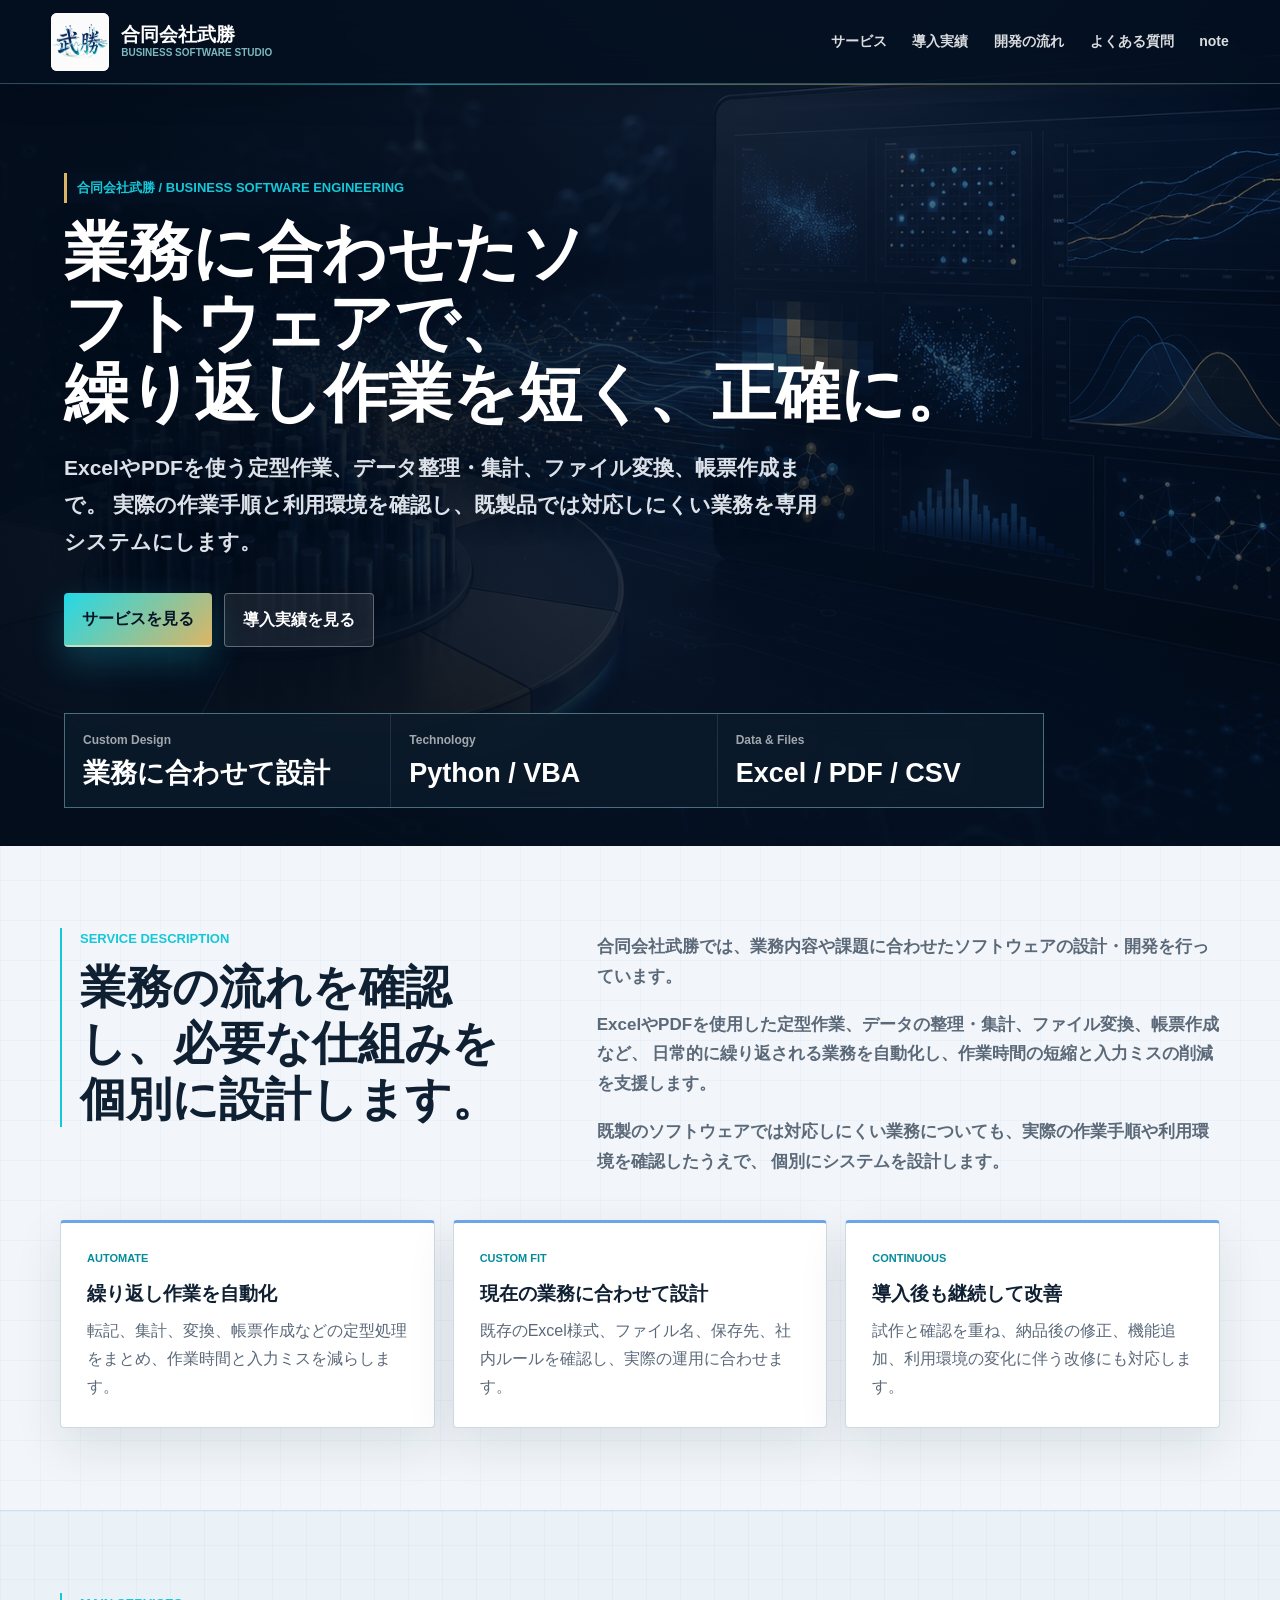
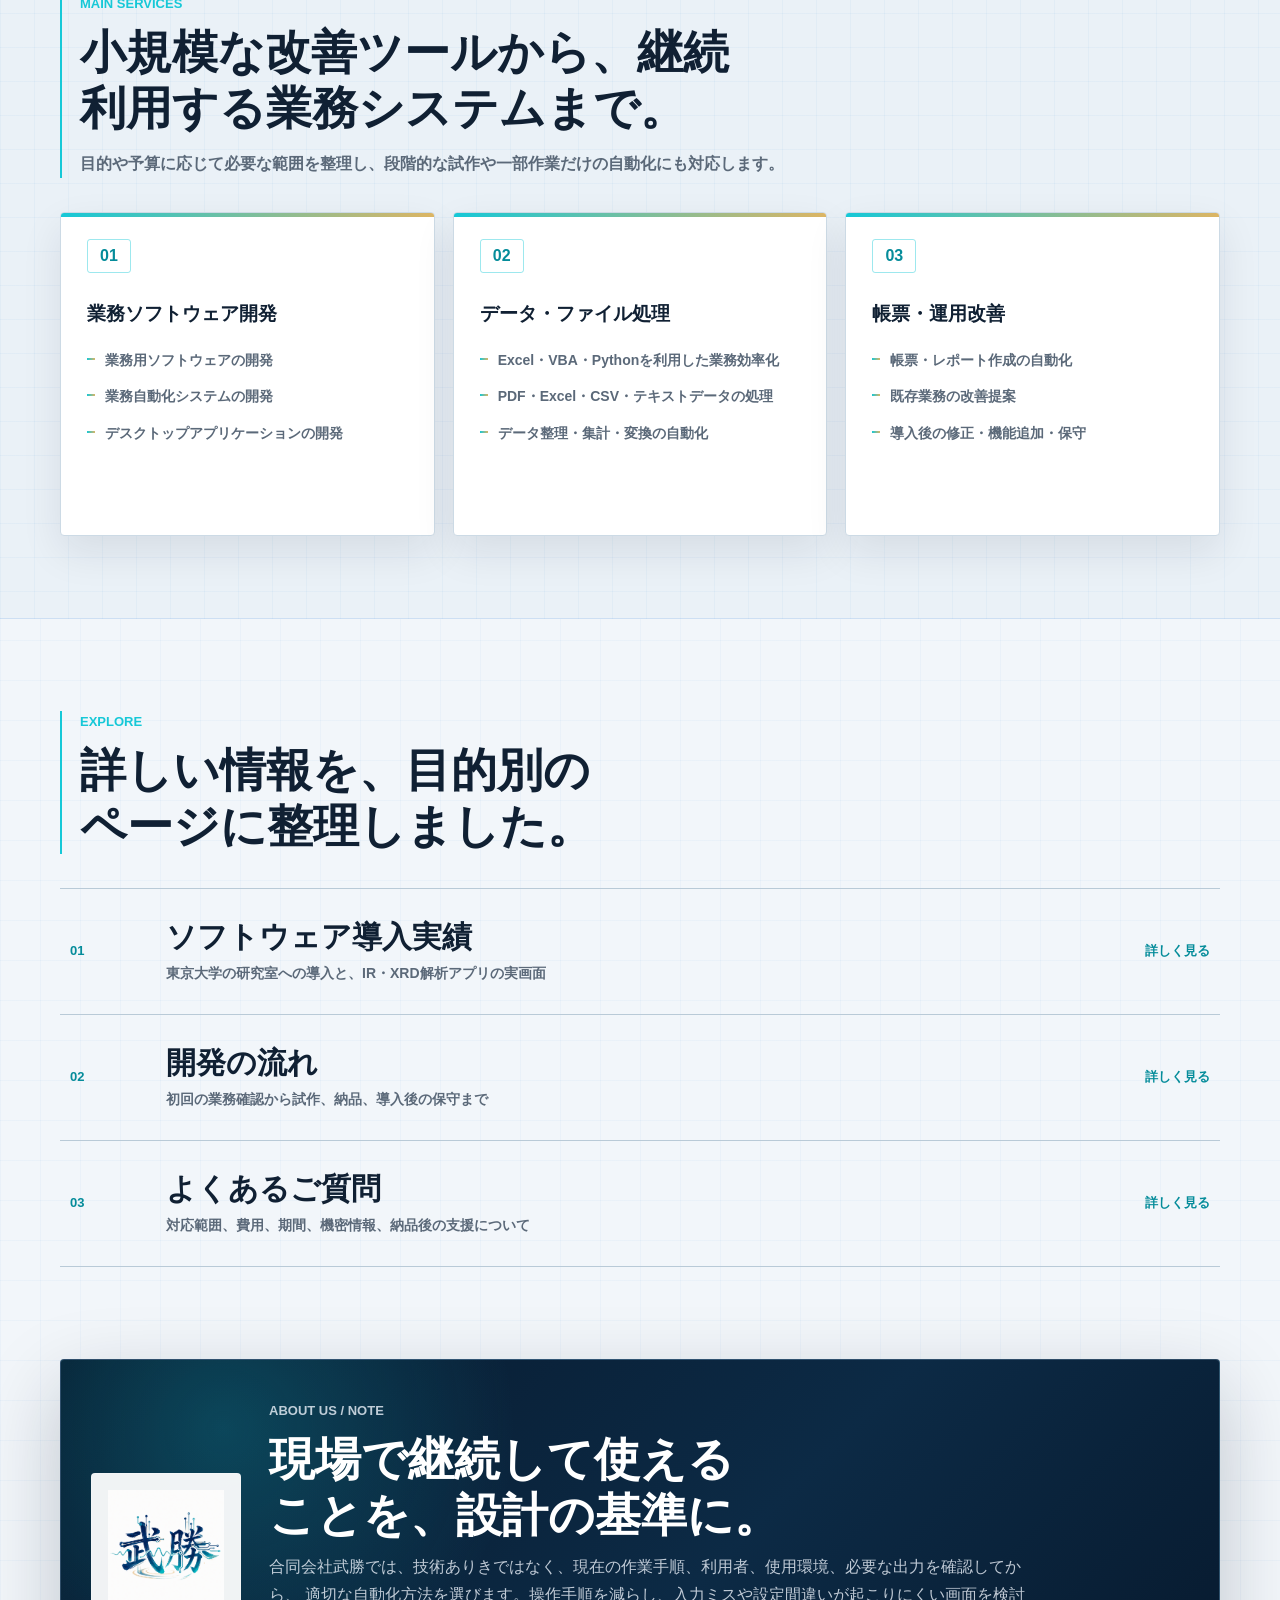
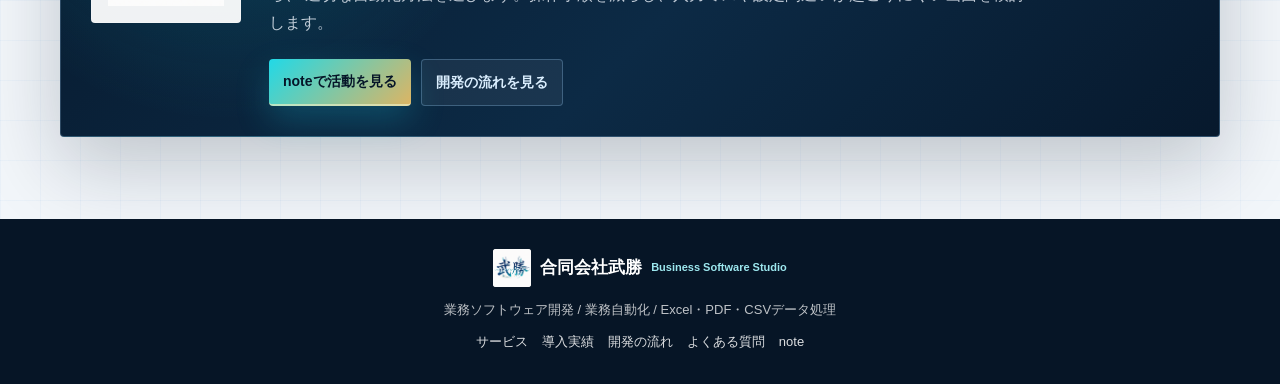
==== commit 73bc4b39: "Add clean multi-page site routes" ====
--- a/index.html
+++ b/index.html
@@ -8,27 +8,27 @@
   <meta property="og:type" content="website">
   <meta property="og:title" content="業務ソフトウェア・業務自動化システム開発 | 合同会社武勝">
   <meta property="og:description" content="実際の作業手順と利用環境に合わせ、日常業務を短く正確にする専用ソフトウェアを設計・開発します。">
-  <meta property="og:image" content="assets/images/future-theme.png">
-  <link rel="icon" href="assets/images/logo-seikou.png">
-  <link rel="stylesheet" href="assets/css/styles.css?v=20260722-1">
+  <meta property="og:image" content="https://www.take-sho.jp/assets/images/future-theme.png">
+  <meta property="og:url" content="https://www.take-sho.jp/">
+  <link rel="canonical" href="https://www.take-sho.jp/">
+  <link rel="icon" href="/assets/images/logo-seikou.png">
+  <link rel="stylesheet" href="/assets/css/styles.css?v=20260723-1">
 </head>
 <body>
   <header class="site-header" aria-label="サイトヘッダー">
-    <a class="brand" href="#top" aria-label="トップへ">
-      <img src="assets/images/logo-seikou.png" alt="合同会社武勝ロゴ">
+    <a class="brand" href="/" aria-label="トップページへ">
+      <img src="/assets/images/logo-seikou.png" alt="合同会社武勝ロゴ">
       <span class="brand-copy">
         <strong>合同会社武勝</strong>
         <small>Business Software Studio</small>
       </span>
     </a>
     <nav class="nav-links" aria-label="主要ナビゲーション">
-      <a href="#service">サービス</a>
-      <a href="#case-study">導入実績</a>
-      <a href="#flow">開発の流れ</a>
-      <a href="#faq">よくある質問</a>
+      <a href="/#service">サービス</a>
+      <a href="/works/">導入実績</a>
+      <a href="/flow/">開発の流れ</a>
+      <a href="/faq/">よくある質問</a>
       <a href="https://note.com/okonomitgn_" target="_blank" rel="noopener">note</a>
-      <!-- TODO: ココナラ出品URLが決まったら、以下のhrefを公開サービスURLに差し替える。 -->
-      <a class="nav-cta" href="#url-notice" aria-describedby="url-notice">無料相談</a>
     </nav>
   </header>
 
@@ -43,18 +43,14 @@
           実際の作業手順と利用環境を確認し、既製品では対応しにくい業務を専用システムにします。
         </p>
         <div class="hero-actions">
-          <a class="button primary" href="#url-notice" aria-describedby="url-notice">無料相談・見積りを依頼する</a>
-          <a class="button secondary" href="#case-study">導入実績を見る</a>
-        </div>
-        <p class="mockup-notice" id="url-notice" role="note">
-          <strong>URL未実装</strong>
-          外部サービスURLは未実装です。ココナラ相談ボタンは公開前の仮導線です。
-        </p>
+          <a class="button primary" href="#service">サービスを見る</a>
+          <a class="button secondary" href="/works/">導入実績を見る</a>
+        </div>
       </div>
       <div class="hero-metrics" aria-label="サービス概要">
         <div>
-          <span>Consultation</span>
-          <strong>初回見積り 無料</strong>
+          <span>Custom Design</span>
+          <strong>業務に合わせて設計</strong>
         </div>
         <div>
           <span>Technology</span>
@@ -144,154 +140,43 @@
       </div>
     </section>
 
-    <section class="visual-section" id="prototype" aria-label="東京大学研究室への導入実績イメージ">
-      <img class="visual-backdrop" src="assets/images/research-ir-prototype.png" alt="実験データ解析ソフトを使用する研究者のイメージ">
-      <div class="visual-overlay"></div>
-      <div class="visual-inner">
-        <div class="visual-copy">
-          <p class="section-kicker">Case Study / University Laboratory</p>
-          <h2>東京大学の研究室へ、実験データ解析ソフトを導入。</h2>
-          <p>
-            手作業で約10分かかっていた解析処理を約1分へ短縮。
-            開発者以外でも使えるGUIを実装し、研究室の実業務で継続利用されています。
-          </p>
-        </div>
-        <div class="visual-pipeline" aria-label="導入実績の概要">
-          <span><strong>10→1</strong> MINUTES</span>
-          <span><strong>GUI</strong> NO CODE</span>
-          <span><strong>TEAM</strong> MULTI USER</span>
-        </div>
-        <p class="prototype-note">背景画像は研究利用シーンのイメージです。実装済みアプリの公開用画面は下のセクションで確認できます。</p>
-      </div>
-    </section>
-
-    <section class="section case-study-section" id="case-study" aria-labelledby="case-study-title">
-      <div class="case-heading">
-        <div class="section-heading">
-          <p class="section-kicker">Implementation Record</p>
-          <h2 id="case-study-title">東京大学の研究室におけるソフトウェア導入</h2>
-        </div>
-        <div class="case-intro">
-          <p>
-            東京大学の研究室において、実験データの解析業務を効率化するソフトウェアを開発し、
-            実際の研究業務に導入しました。
-          </p>
-          <p>
-            従来は手作業で約10分かかっていた解析処理を、約1分で完了できるように自動化しました。
-          </p>
-          <p>
-            また、開発者以外でも使用できるようにGUIを実装し、
-            専門的なプログラミング知識がなくても操作できる設計としました。
-          </p>
-        </div>
-      </div>
-
-      <div class="case-metrics" aria-label="導入効果の主要指標">
-        <article>
-          <span>Before</span>
-          <strong>約10分</strong>
-          <p>手作業による解析処理</p>
-        </article>
-        <article class="case-metric-highlight">
-          <span>After</span>
-          <strong>約1分</strong>
-          <p>自動処理で完了</p>
-        </article>
-        <article>
-          <span>Operation</span>
-          <strong>GUI</strong>
-          <p>プログラミング知識不要</p>
-        </article>
-      </div>
-
-      <div class="case-details">
-        <article class="case-block">
-          <p class="section-kicker">Implemented Functions</p>
-          <h3>主な実装内容</h3>
-          <ul class="case-list">
-            <li>実験データの読み込み</li>
-            <li>データの自動処理</li>
-            <li>ベースライン補正</li>
-            <li>ピーク検出</li>
-            <li>複数データの比較</li>
-            <li>グラフ表示</li>
-            <li>処理結果の保存</li>
-            <li>GUIによる操作画面の構築</li>
-          </ul>
-        </article>
-        <article class="case-block impact-block">
-          <p class="section-kicker">Results</p>
-          <h3>導入効果</h3>
-          <ul class="case-list">
-            <li>解析時間を約10分から約1分に短縮</li>
-            <li>手作業による操作ミスを削減</li>
-            <li>作業手順を統一</li>
-            <li>プログラミング知識がない利用者でも操作可能</li>
-            <li>複数データの一括処理を実現</li>
-            <li>研究者が解析以外の業務に使える時間を確保</li>
-          </ul>
-        </article>
-      </div>
-
-      <p class="case-closing">
-        研究室内の利用者から意見を収集し、操作性や機能を継続的に改善しました。
-        現在は、複数の研究室メンバーが使用する業務支援ツールとして運用されています。
-      </p>
-    </section>
-
-    <section class="section analyzer-showcase" aria-labelledby="analyzer-showcase-title">
-      <div class="analyzer-heading">
-        <div>
-          <p class="section-kicker">Actual Application UI</p>
-          <h2 id="analyzer-showcase-title">導入した解析アプリを、公開用サンプルデータで再現。</h2>
-        </div>
-        <p class="analyzer-intro">
-          実際に制作したWindows向けデスクトップアプリへ模擬スペクトルを読み込み、解析を実行した画面です。
-          入力形式、解析条件、グラフ、出力項目は利用環境に合わせて設計できます。
-        </p>
-      </div>
-
-      <div class="analyzer-grid">
-        <figure class="analyzer-panel">
-          <div class="analyzer-window">
-            <img src="assets/images/ir-analyzer-demo.png" width="1920" height="1009" loading="lazy" decoding="async" alt="3条件のIRスペクトル、ピーク検出、振動モード帰属候補を表示したIR Spectrum Analyzerの公開用画面">
-          </div>
-          <figcaption>
-            <p class="analyzer-type"><span>IR</span> Spectrum Analysis</p>
-            <h3>IR Spectrum Analyzer</h3>
-            <p>高波数・低波数領域を分けて比較し、検出ピークと帰属候補を同じ画面で編集できます。</p>
-            <div class="analyzer-features" aria-label="IR解析ソフトの主な機能">
-              <span>ベースライン補正</span>
-              <span>ピーク検出・帰属</span>
-              <span>CSV・Veusz出力</span>
-            </div>
-          </figcaption>
-        </figure>
-
-        <figure class="analyzer-panel">
-          <div class="analyzer-window">
-            <img src="assets/images/xrd-analyzer-demo.png" width="2880" height="1660" loading="lazy" decoding="async" alt="未処理、400度、600度の3条件を比較し、ピークとHKL候補を表示したXRD Spectrum Analyzerの公開用画面">
-          </div>
-          <figcaption>
-            <p class="analyzer-type"><span>XRD</span> Diffraction Analysis</p>
-            <h3>XRD Spectrum Analyzer</h3>
-            <p>複数条件の回折パターンをオフセット表示し、ピーク位置、結晶子サイズ、HKL候補を解析できます。</p>
-            <div class="analyzer-features" aria-label="XRD解析ソフトの主な機能">
-              <span>平滑化・ピーク検出</span>
-              <span>複数条件比較</span>
-              <span>HKL・図表出力</span>
-            </div>
-          </figcaption>
-        </figure>
-      </div>
-
-      <p class="analyzer-disclaimer">掲載画面のスペクトルと数値は、機能・表示確認のために生成したサンプルデータです。</p>
+    <section class="section page-directory" aria-labelledby="directory-title">
+      <div class="section-heading">
+        <p class="section-kicker">Explore</p>
+        <h2 id="directory-title">詳しい情報を、目的別のページに整理しました。</h2>
+      </div>
+      <div class="page-route-list">
+        <a class="page-route" href="/works/">
+          <span class="route-number">01</span>
+          <span class="route-copy">
+            <strong>ソフトウェア導入実績</strong>
+            <small>東京大学の研究室への導入と、IR・XRD解析アプリの実画面</small>
+          </span>
+          <span class="route-action">詳しく見る</span>
+        </a>
+        <a class="page-route" href="/flow/">
+          <span class="route-number">02</span>
+          <span class="route-copy">
+            <strong>開発の流れ</strong>
+            <small>初回の業務確認から試作、納品、導入後の保守まで</small>
+          </span>
+          <span class="route-action">詳しく見る</span>
+        </a>
+        <a class="page-route" href="/faq/">
+          <span class="route-number">03</span>
+          <span class="route-copy">
+            <strong>よくあるご質問</strong>
+            <small>対応範囲、費用、期間、機密情報、納品後の支援について</small>
+          </span>
+          <span class="route-action">詳しく見る</span>
+        </a>
+      </div>
     </section>
 
     <section class="section profile-section" aria-label="合同会社武勝について">
       <div class="profile-panel">
         <div class="profile-mark">
-          <img src="assets/images/logo-seikou.png" alt="合同会社武勝ロゴ">
+          <img src="/assets/images/logo-seikou.png" alt="合同会社武勝ロゴ">
         </div>
         <div class="profile-body">
           <p class="section-kicker">About Us / Note</p>
@@ -302,282 +187,26 @@
           </p>
           <div class="profile-actions">
             <a class="button primary compact" href="https://note.com/okonomitgn_" target="_blank" rel="noopener">noteで活動を見る</a>
-            <a class="button secondary compact dark" href="#flow">開発の流れを見る</a>
+            <a class="button secondary compact dark" href="/flow/">開発の流れを見る</a>
           </div>
         </div>
       </div>
-    </section>
-
-    <section class="section flow-section" id="flow">
-      <div class="section-heading">
-        <p class="section-kicker">Development Flow</p>
-        <h2>相談から納品・保守までの流れ</h2>
-      </div>
-      <ol class="flow-list">
-        <li>
-          <span>01</span>
-          <strong>初回相談</strong>
-          <p>現在の作業、困っている点、使用ファイル、利用環境を確認します。</p>
-        </li>
-        <li>
-          <span>02</span>
-          <strong>業務確認・見積り</strong>
-          <p>自動化する範囲、必要機能、納期、費用、対象外の作業を整理します。</p>
-        </li>
-        <li>
-          <span>03</span>
-          <strong>試作・確認</strong>
-          <p>画面と処理結果を確認し、実際の操作感に合わせて仕様を調整します。</p>
-        </li>
-        <li>
-          <span>04</span>
-          <strong>開発・納品・保守</strong>
-          <p>合意内容に沿って仕上げ、納品後の修正や機能追加にも対応します。</p>
-        </li>
-      </ol>
-    </section>
-
-    <section class="section pricing-section" id="consultation">
-      <div class="section-heading">
-        <p class="section-kicker">Consultation &amp; Estimate</p>
-        <h2>費用と期間は、業務内容を整理してからご案内します。</h2>
-      </div>
-      <div class="pricing-layout consultation-layout">
-        <article class="price-main">
-          <span>初回相談・お見積り</span>
-          <strong>無料</strong>
-          <p>
-            仕様が明確でない場合も、必要な機能を整理したうえで、
-            開発範囲、想定スケジュール、費用をご案内します。
-          </p>
-        </article>
-        <div class="option-grid consultation-options">
-          <article>
-            <h3>小規模な業務改善</h3>
-            <p>Excel集計、ファイル変換、定型データ処理など、一部作業だけの自動化にも対応します。</p>
-          </article>
-          <article>
-            <h3>継続利用するシステム</h3>
-            <p>複数機能を含む場合は、要件整理、試作、確認、修正の工程を分けて進めます。</p>
-          </article>
-          <article>
-            <h3>オンライン対応</h3>
-            <p>打ち合わせ、資料共有、動作確認、納品まで、原則としてオンラインで対応可能です。</p>
-          </article>
-          <article>
-            <h3>納品後の支援</h3>
-            <p>不具合修正、機能追加、仕様変更、利用環境の変化に伴う改修にも対応します。</p>
-          </article>
-        </div>
-      </div>
-    </section>
-
-    <section class="section faq-section" id="faq">
-      <div class="faq-heading">
-        <div class="section-heading">
-          <p class="section-kicker">Frequently Asked Questions</p>
-          <h2>よくあるご質問</h2>
-        </div>
-        <p>
-          依頼内容がまだ固まっていない段階でも相談できます。
-          気になる項目を開いてご確認ください。
-        </p>
-      </div>
-
-      <div class="faq-list">
-        <details class="faq-item">
-          <summary>どのようなソフトウェアを開発できますか？</summary>
-          <div class="faq-answer">
-            <p>業務で使用するデスクトップアプリケーション、Excel自動化ツール、データ処理ソフトウェア、PDF情報抽出ツール、帳票作成システムなどを開発できます。</p>
-            <p>現在の作業内容を確認し、どの部分を自動化できるか整理したうえで、適切な方法をご提案します。</p>
-          </div>
-        </details>
-
-        <details class="faq-item">
-          <summary>何を依頼できるか決まっていない段階でも相談できますか？</summary>
-          <div class="faq-answer">
-            <p>はい。具体的な仕様が決まっていない段階でもご相談いただけます。</p>
-            <p>現在行っている作業、困っている点、使用しているファイルやソフトウェアなどをお伺いし、自動化できる範囲や実現方法を整理します。</p>
-          </div>
-        </details>
-
-        <details class="faq-item">
-          <summary>小規模な依頼にも対応していますか？</summary>
-          <div class="faq-answer">
-            <p>はい。Excelの集計作業やファイル変換、定型的なデータ処理など、小規模なツール開発にも対応しています。</p>
-            <p>一部の作業だけを自動化したい場合や、まずは試作から始めたい場合もご相談ください。</p>
-          </div>
-        </details>
-
-        <details class="faq-item">
-          <summary>ExcelやPDFを使った業務も自動化できますか？</summary>
-          <div class="faq-answer">
-            <p>はい。Excel、CSV、PDF、テキストファイルなどを使用した業務の自動化に対応しています。</p>
-            <p>例えば、ファイルから必要な情報を抽出し、Excelへ転記する処理や、複数ファイルをまとめて集計する処理などが可能です。</p>
-            <p>ただし、PDFの形式や画質、文字情報の有無によって対応方法や精度が異なるため、事前にサンプルファイルを確認します。</p>
-          </div>
-        </details>
-
-        <details class="faq-item">
-          <summary>既存の業務手順に合わせて開発できますか？</summary>
-          <div class="faq-answer">
-            <p>はい。現在の作業手順や社内ルールを確認し、実際の業務に合わせて設計します。</p>
-            <p>既存のExcel様式やファイル名、保存先、出力形式などを可能な限り維持したまま、自動化することも可能です。</p>
-          </div>
-        </details>
-
-        <details class="faq-item">
-          <summary>パソコンに詳しくない人でも使えますか？</summary>
-          <div class="faq-answer">
-            <p>はい。利用者が日常的に使いやすいよう、ボタン操作を中心とした画面設計にも対応しています。</p>
-            <p>操作手順を減らし、入力ミスや設定間違いが起こりにくい構成を検討します。必要に応じて、操作マニュアルも作成します。</p>
-          </div>
-        </details>
-
-        <details class="faq-item">
-          <summary>機密情報や個人情報を含むデータも扱えますか？</summary>
-          <div class="faq-answer">
-            <p>案件の内容に応じて対応可能です。</p>
-            <p>必要に応じて秘密保持契約を締結し、データの受け渡し方法や保存方法について事前に取り決めます。</p>
-            <p>また、外部のAIサービスやクラウドサービスを使用せず、利用者のパソコン内で処理が完結するシステムの開発も可能です。</p>
-          </div>
-        </details>
-
-        <details class="faq-item">
-          <summary>AIを使用しないシステムも開発できますか？</summary>
-          <div class="faq-answer">
-            <p>はい。AIを使用しない、従来型のプログラムによる自動化にも対応しています。</p>
-            <p>処理内容やセキュリティ要件に応じて、Python、Excel VBA、ルールベース処理などから適切な方法を選択します。</p>
-          </div>
-        </details>
-
-        <details class="faq-item">
-          <summary>開発前に費用を確認できますか？</summary>
-          <div class="faq-answer">
-            <p>はい。作業内容を確認したうえで、お見積もりを提示します。</p>
-            <p>仕様が明確でない場合は、必要な機能を整理した後に、開発範囲、納期、費用をご案内します。ご相談や初回のお見積もりは無料です。</p>
-          </div>
-        </details>
-
-        <details class="faq-item">
-          <summary>開発にはどのくらいの期間がかかりますか？</summary>
-          <div class="faq-answer">
-            <p>開発期間は、機能の数、処理するデータの種類、既存システムとの連携の有無などによって異なります。</p>
-            <p>簡単な業務効率化ツールであれば短期間で対応できる場合がありますが、複数機能を含むシステムは、要件整理、試作、確認、修正の工程が必要になります。</p>
-            <p>お見積もり時に、想定スケジュールをご案内します。</p>
-          </div>
-        </details>
-
-        <details class="faq-item">
-          <summary>開発途中で画面や機能を確認できますか？</summary>
-          <div class="faq-answer">
-            <p>はい。案件の規模に応じて、試作品や開発途中の画面をご確認いただきます。</p>
-            <p>実際の操作感や処理結果を確認しながら、必要な修正を行うことで、完成後の認識違いを防ぎます。</p>
-          </div>
-        </details>
-
-        <details class="faq-item">
-          <summary>納品後の修正や機能追加は可能ですか？</summary>
-          <div class="faq-answer">
-            <p>はい。納品後の不具合修正、機能追加、仕様変更、利用環境の変化に伴う改修にも対応しています。</p>
-            <p>無償対応となる範囲と追加費用が発生する範囲については、契約時またはお見積もり時にご案内します。</p>
-          </div>
-        </details>
-
-        <details class="faq-item">
-          <summary>ソースコードも納品してもらえますか？</summary>
-          <div class="faq-answer">
-            <p>案件ごとに対応します。</p>
-            <p>実行用ソフトウェアのみを納品する方法と、ソースコードを含めて納品する方法があります。著作権や利用範囲、第三者への譲渡、再販売の可否などについて、事前に取り決めます。</p>
-          </div>
-        </details>
-
-        <details class="faq-item">
-          <summary>オンラインだけで依頼できますか？</summary>
-          <div class="faq-answer">
-            <p>はい。打ち合わせ、資料共有、動作確認、納品まで、原則としてオンラインで対応可能です。</p>
-            <p>必要に応じて、画面共有を利用しながら現在の作業手順や利用環境を確認します。</p>
-          </div>
-        </details>
-
-        <details class="faq-item">
-          <summary>全国から依頼できますか？</summary>
-          <div class="faq-answer">
-            <p>はい。オンラインで対応するため、全国からご依頼いただけます。</p>
-            <p>業務内容やシステム環境によって現地対応が必要となる場合は、個別にご相談します。</p>
-          </div>
-        </details>
-
-        <details class="faq-item">
-          <summary>相談する際には何を準備すればよいですか？</summary>
-          <div class="faq-answer">
-            <p>次の情報があると、スムーズに検討できます。</p>
-            <ul>
-              <li>現在行っている作業の内容</li>
-              <li>使用しているExcel、PDF、CSVなどのサンプル</li>
-              <li>作業の頻度</li>
-              <li>1回の作業にかかる時間</li>
-              <li>自動化したい範囲</li>
-              <li>希望する出力結果</li>
-              <li>使用しているパソコンやOS</li>
-              <li>希望納期</li>
-              <li>想定している予算</li>
-            </ul>
-            <p>すべて揃っていなくても問題ありません。分かる範囲でご共有ください。</p>
-          </div>
-        </details>
-      </div>
-    </section>
-
-    <section class="section estimate-section" id="estimate">
-      <div class="estimate-copy">
-        <img src="assets/images/logo-seikou.png" alt="合同会社武勝ロゴ">
-        <div>
-          <p class="section-kicker">Before Consultation</p>
-          <h2>相談時に分かる範囲でご共有ください。</h2>
-          <p>すべて揃っていなくても問題ありません。サンプルがあると、対応方法と見積りを具体化しやすくなります。</p>
-        </div>
-      </div>
-      <div class="estimate-grid">
-        <span>現在行っている作業</span>
-        <span>Excel・PDF・CSVのサンプル</span>
-        <span>作業の頻度</span>
-        <span>1回にかかる時間</span>
-        <span>自動化したい範囲</span>
-        <span>希望する出力結果</span>
-        <span>パソコン・OS</span>
-        <span>希望納期</span>
-        <span>想定予算</span>
-      </div>
-      <div class="estimate-actions">
-        <a class="button primary" href="#url-notice" aria-describedby="url-notice">ココナラで無料相談する</a>
-        <a class="button secondary light" href="https://note.com/okonomitgn_" target="_blank" rel="noopener">noteで活動を見る</a>
-      </div>
-    </section>
-
-    <section class="closing-cta" aria-label="相談導線">
-      <div>
-        <p class="section-kicker">Start With Your Workflow</p>
-        <h2>仕様が決まっていなくても、現在の作業から整理できます。</h2>
-        <p>小規模な自動化、試作、継続利用する業務システムまで、目的と予算に応じてご提案します。</p>
-      </div>
-      <a class="button primary" href="#url-notice" aria-describedby="url-notice">無料相談・見積りへ進む</a>
     </section>
   </main>
 
   <footer class="site-footer">
     <div class="footer-brand">
-      <img src="assets/images/logo-seikou.png" alt="">
+      <img src="/assets/images/logo-seikou.png" alt="">
       <strong>合同会社武勝</strong>
       <span>Business Software Studio</span>
     </div>
     <p>業務ソフトウェア開発 / 業務自動化 / Excel・PDF・CSVデータ処理</p>
     <div class="footer-links">
-      <a href="#service">サービス</a>
-      <a href="#case-study">導入実績</a>
-      <a href="#faq">よくある質問</a>
+      <a href="/#service">サービス</a>
+      <a href="/works/">導入実績</a>
+      <a href="/flow/">開発の流れ</a>
+      <a href="/faq/">よくある質問</a>
       <a href="https://note.com/okonomitgn_" target="_blank" rel="noopener">note</a>
-      <a href="#url-notice" aria-describedby="url-notice">ココナラ（URL未実装）</a>
     </div>
   </footer>
 </body>
--- a/assets/css/styles.css
+++ b/assets/css/styles.css
@@ -133,6 +133,11 @@
   color: #fff;
 }
 
+.nav-links a[aria-current="page"] {
+  color: #fff;
+  border-bottom: 2px solid var(--cyan);
+}
+
 .nav-cta {
   padding: 8px 14px !important;
   border: 1px solid rgba(22, 200, 215, .82);
@@ -1328,6 +1333,188 @@
   color: rgba(242, 247, 255, .78);
 }
 
+.page-hero {
+  position: relative;
+  min-height: min(620px, 72svh);
+  display: grid;
+  align-items: end;
+  padding: 154px max(18px, calc((100% - var(--section-max)) / 2)) 64px;
+  color: #fff;
+  overflow: hidden;
+  background-color: var(--navy);
+  background-position: center;
+  background-size: cover;
+}
+
+.page-hero-case {
+  background-image: url("../images/research-ir-prototype.png");
+  background-position: 64% center;
+}
+
+.page-hero-flow {
+  background-image: url("../images/tool-interface.png");
+}
+
+.page-hero-faq {
+  background-image: url("../images/future-theme.png");
+  background-position: 72% center;
+}
+
+.page-hero-overlay {
+  position: absolute;
+  inset: 0;
+  background:
+    linear-gradient(90deg, rgba(3, 13, 27, .96) 0%, rgba(3, 13, 27, .84) 44%, rgba(3, 13, 27, .3) 100%),
+    linear-gradient(180deg, rgba(3, 13, 27, .18), rgba(3, 13, 27, .82));
+}
+
+.page-hero-inner {
+  position: relative;
+  z-index: 1;
+  width: min(860px, 100%);
+}
+
+.page-hero h1 {
+  margin-top: 14px;
+  font-size: clamp(42px, 6vw, 70px);
+  line-height: 1.08;
+  letter-spacing: 0;
+  text-wrap: balance;
+}
+
+.page-hero-lead {
+  max-width: 760px;
+  margin-top: 22px;
+  color: rgba(244, 248, 255, .88);
+  font-size: clamp(16px, 2vw, 20px);
+  font-weight: 700;
+}
+
+.page-hero-stats {
+  width: min(720px, 100%);
+  display: grid;
+  grid-template-columns: repeat(3, minmax(0, 1fr));
+  margin-top: 30px;
+  border: 1px solid rgba(157, 232, 239, .38);
+  background: rgba(5, 20, 37, .58);
+  backdrop-filter: blur(8px);
+}
+
+.page-hero-stats span {
+  min-height: 58px;
+  display: flex;
+  align-items: center;
+  gap: 10px;
+  padding: 12px 16px;
+  color: rgba(255, 255, 255, .74);
+  font-size: 12px;
+  font-weight: 800;
+}
+
+.page-hero-stats span + span {
+  border-left: 1px solid rgba(157, 232, 239, .24);
+}
+
+.page-hero-stats strong {
+  color: var(--gold);
+  font-size: 16px;
+}
+
+.page-hero-note {
+  margin-top: 12px;
+  color: rgba(255, 255, 255, .62);
+  font-size: 11px;
+  font-weight: 700;
+}
+
+.page-directory {
+  padding-top: 92px;
+  padding-bottom: 92px;
+}
+
+.page-route-list {
+  border-top: 1px solid #b9cad7;
+}
+
+.page-route {
+  display: grid;
+  grid-template-columns: 72px minmax(0, 1fr) auto;
+  gap: 24px;
+  align-items: center;
+  min-height: 126px;
+  padding: 24px 10px;
+  border-bottom: 1px solid #b9cad7;
+  transition: color .18s ease, background .18s ease, padding .18s ease;
+}
+
+.page-route:hover {
+  padding-left: 20px;
+  padding-right: 20px;
+  color: var(--teal);
+  background: rgba(255, 255, 255, .76);
+}
+
+.route-number {
+  color: var(--teal);
+  font-size: 13px;
+  font-weight: 900;
+}
+
+.route-copy {
+  display: grid;
+  gap: 5px;
+}
+
+.route-copy strong {
+  color: var(--ink);
+  font-size: clamp(20px, 2.6vw, 30px);
+  line-height: 1.3;
+}
+
+.route-copy small {
+  color: var(--muted);
+  font-size: 14px;
+  font-weight: 700;
+}
+
+.route-action {
+  color: var(--teal);
+  font-size: 13px;
+  font-weight: 900;
+  white-space: nowrap;
+}
+
+.related-pages {
+  padding-top: 54px;
+}
+
+.compact-routes .page-route {
+  min-height: 108px;
+}
+
+.faq-group + .faq-group {
+  margin-top: 72px;
+}
+
+.faq-group-heading {
+  padding-left: 18px;
+  border-left: 2px solid var(--cyan);
+}
+
+.faq-group-heading h2 {
+  margin-top: 6px;
+  font-size: clamp(26px, 3.4vw, 38px);
+  line-height: 1.25;
+}
+
+.faq-page-section .faq-list {
+  margin-top: 26px;
+}
+
+.footer-links a[aria-current="page"] {
+  color: var(--cyan-soft);
+}
+
 @media (max-width: 980px) {
   [id] {
     scroll-margin-top: 24px;
@@ -1349,6 +1536,11 @@
   .hero {
     min-height: 92svh;
     padding-top: 170px;
+  }
+
+  .page-hero {
+    min-height: min(620px, 78svh);
+    padding-top: 166px;
   }
 
   .pain-grid,
@@ -1432,6 +1624,42 @@
     background-position: 58% center;
   }
 
+  .page-hero {
+    min-height: auto;
+    padding: 176px 18px 48px;
+  }
+
+  .page-hero-case {
+    background-position: 70% center;
+  }
+
+  .page-hero h1 {
+    font-size: 38px;
+  }
+
+  .page-hero-lead {
+    margin-top: 18px;
+    font-size: 14px;
+    line-height: 1.8;
+  }
+
+  .page-hero-stats {
+    margin-top: 24px;
+  }
+
+  .page-hero-stats span {
+    min-height: 66px;
+    display: grid;
+    gap: 2px;
+    padding: 8px;
+    font-size: 9px;
+    text-align: center;
+  }
+
+  .page-hero-stats strong {
+    font-size: 14px;
+  }
+
   .hero-content,
   .hero-metrics {
     justify-self: stretch;
@@ -1518,6 +1746,45 @@
     padding-left: 14px;
   }
 
+  .page-directory {
+    padding-top: 64px;
+    padding-bottom: 64px;
+  }
+
+  .page-route {
+    grid-template-columns: 38px minmax(0, 1fr);
+    gap: 10px;
+    min-height: 116px;
+    padding: 20px 8px;
+  }
+
+  .page-route:hover {
+    padding-left: 8px;
+    padding-right: 8px;
+  }
+
+  .route-copy strong {
+    font-size: 19px;
+  }
+
+  .route-copy small {
+    font-size: 12px;
+    line-height: 1.65;
+  }
+
+  .route-action {
+    grid-column: 2;
+    font-size: 11px;
+  }
+
+  .faq-group + .faq-group {
+    margin-top: 56px;
+  }
+
+  .faq-group-heading {
+    padding-left: 14px;
+  }
+
   .overview-copy p {
     font-size: 15px;
   }
